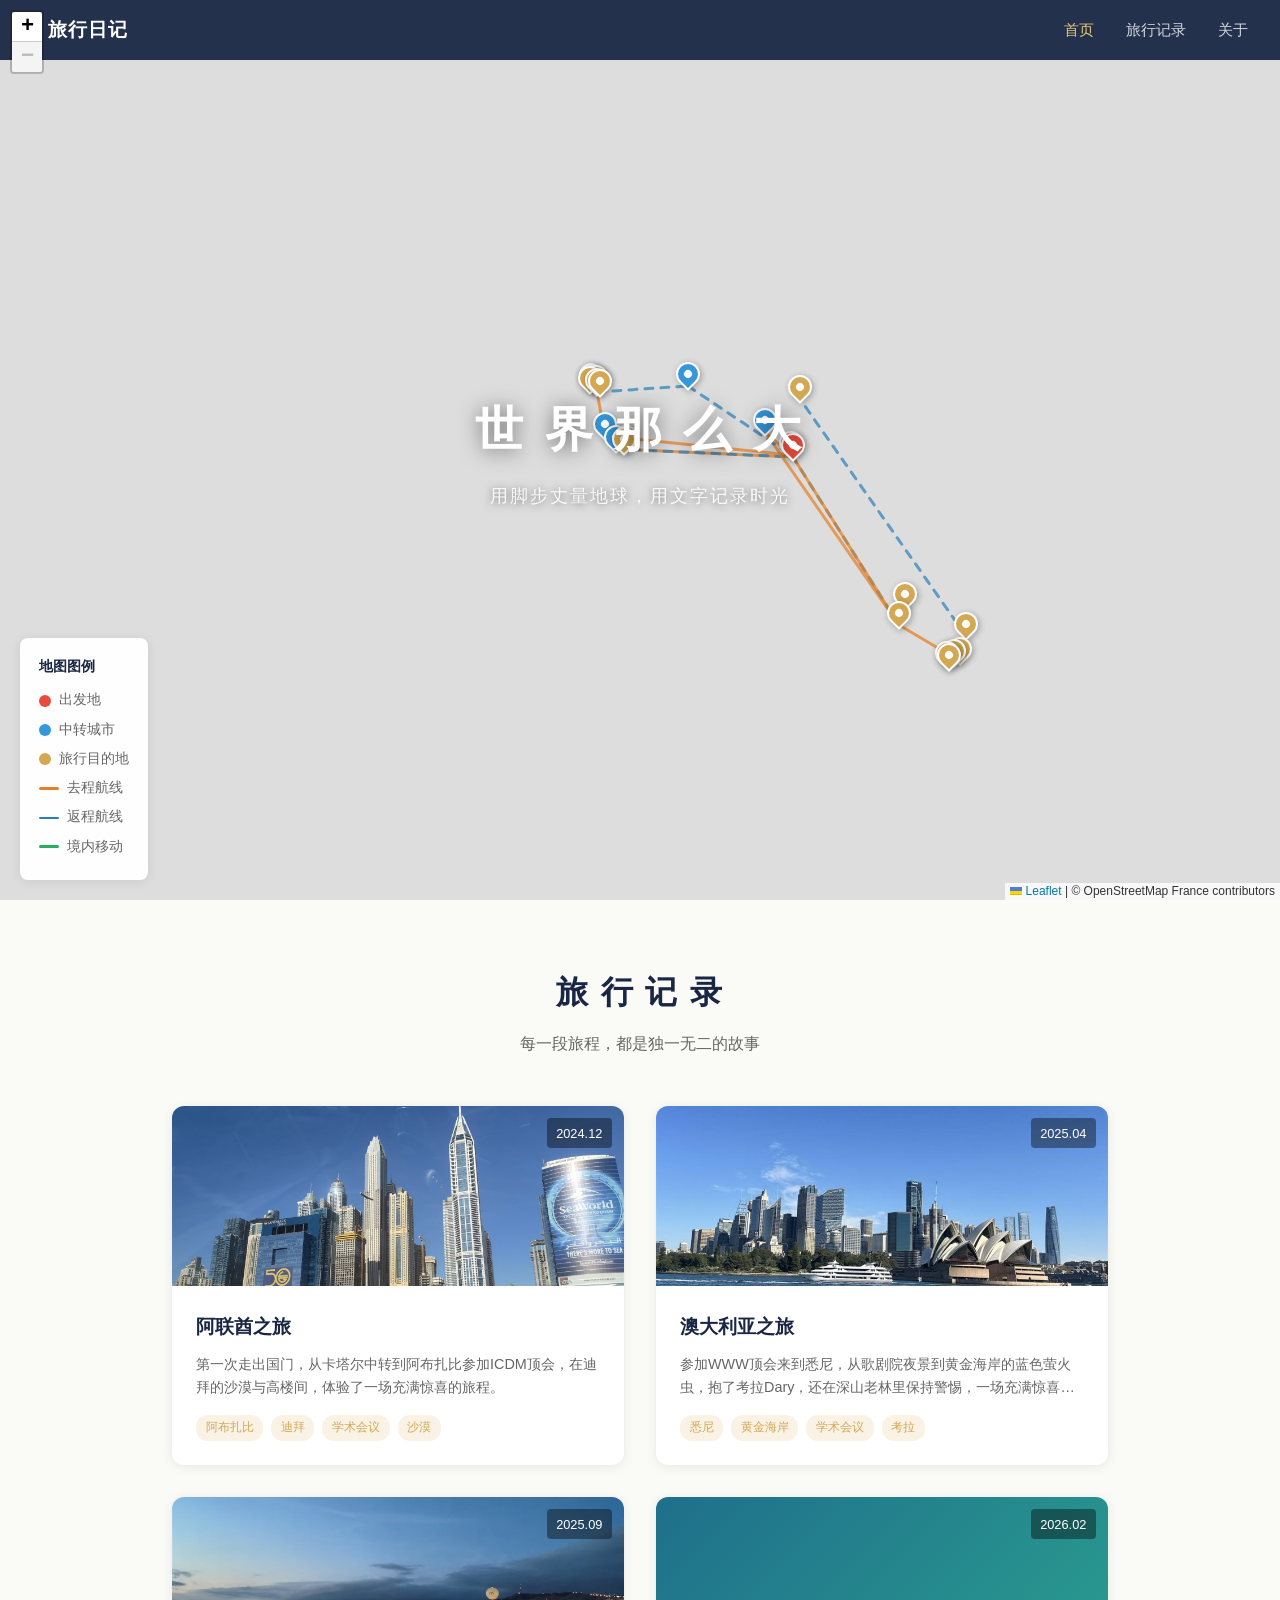
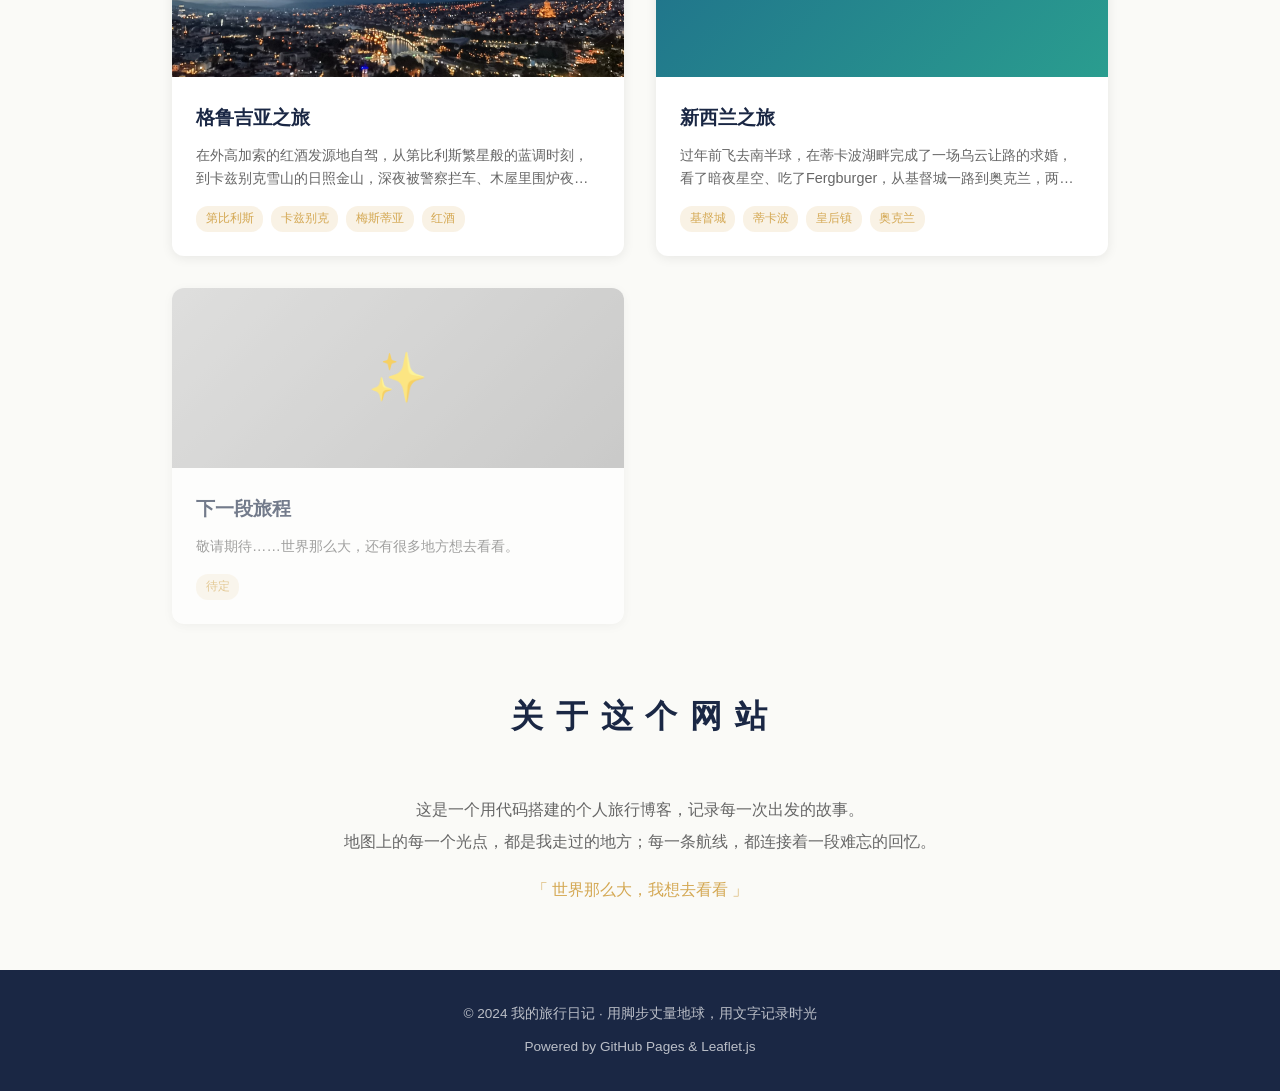
==== index.html @ 226f1089 "feat: 新增新西兰之旅(2026.02)文章+首页卡片+地图6地点7航线" ====
<!DOCTYPE html>
<html lang="zh-CN">
<head>
    <meta charset="UTF-8">
    <meta name="viewport" content="width=device-width, initial-scale=1.0">
    <title>我的旅行日记 | Travel Journal</title>
    <meta name="description" content="记录每一次旅行的足迹与故事">

    <!-- Leaflet 地图库（本地托管，避免依赖国外 CDN 导致微信内加载失败） -->
    <link rel="stylesheet" href="vendor/leaflet/leaflet.css" />
    <script src="vendor/leaflet/leaflet.js"></script>

    <!-- 自定义样式 -->
    <link rel="stylesheet" href="css/style.css">
</head>
<body>

    <!-- ===== 导航栏 ===== -->
    <nav class="navbar">
        <div class="logo">
            <span class="dot"></span>
            <span>旅行日记</span>
        </div>
        <ul class="nav-links">
            <li><a href="index.html" class="active">首页</a></li>
            <li><a href="#travel-list">旅行记录</a></li>
            <li><a href="#about">关于</a></li>
        </ul>
    </nav>

    <!-- ===== 全屏世界地图 ===== -->
    <section class="hero-map">
        <div id="world-map"></div>

        <!-- 地图中央标题 -->
        <div class="hero-overlay">
            <h1>世 界 那 么 大</h1>
            <p>用脚步丈量地球，用文字记录时光</p>
        </div>

        <!-- 图例 -->
        <div class="map-legend">
            <h4>地图图例</h4>
            <div class="legend-item">
                <span class="legend-dot" style="background:#e74c3c;"></span>
                <span>出发地</span>
            </div>
            <div class="legend-item">
                <span class="legend-dot" style="background:#3498db;"></span>
                <span>中转城市</span>
            </div>
            <div class="legend-item">
                <span class="legend-dot" style="background:#d4a853;"></span>
                <span>旅行目的地</span>
            </div>
            <div class="legend-item">
                <span class="legend-line" style="background:#e67e22;"></span>
                <span>去程航线</span>
            </div>
            <div class="legend-item">
                <span class="legend-line" style="background:#2980b9;border-top:2px dashed #2980b9;height:0;"></span>
                <span>返程航线</span>
            </div>
            <div class="legend-item">
                <span class="legend-line" style="background:#27ae60;"></span>
                <span>境内移动</span>
            </div>
        </div>
    </section>

    <!-- ===== 旅行记录列表 ===== -->
    <section class="travel-section" id="travel-list">
        <div class="section-title">
            <h2>旅 行 记 录</h2>
            <p>每一段旅程，都是独一无二的故事</p>
        </div>

        <div class="travel-grid">
            <!-- 阿联酋之旅 -->
            <a href="uae-2024.html" class="travel-card">
                <div class="card-image" style="background-image:url('images/uae-cover.jpg'); background-size:cover; background-position:center 30%;"><span class="card-date">2024.12</span>
                </div>
                <div class="card-body">
                    <h3>阿联酋之旅</h3>
                    <p>第一次走出国门，从卡塔尔中转到阿布扎比参加ICDM顶会，在迪拜的沙漠与高楼间，体验了一场充满惊喜的旅程。</p>
                    <div class="card-tags">
                        <span>阿布扎比</span>
                        <span>迪拜</span>
                        <span>学术会议</span>
                        <span>沙漠</span>
                    </div>
                </div>
            </a>

            <!-- 澳大利亚之旅 -->
            <a href="australia-2025.html" class="travel-card">
                <div class="card-image" style="background-image:url('images/australia-cover-3.jpg'); background-size:cover; background-position:center;"><span class="card-date">2025.04</span>
                </div>
                <div class="card-body">
                    <h3>澳大利亚之旅</h3>
                    <p>参加WWW顶会来到悉尼，从歌剧院夜景到黄金海岸的蓝色萤火虫，抱了考拉Dary，还在深山老林里保持警惕，一场充满惊喜的南半球之旅。</p>
                    <div class="card-tags">
                        <span>悉尼</span>
                        <span>黄金海岸</span>
                        <span>学术会议</span>
                        <span>考拉</span>
                    </div>
                </div>
            </a>

            <!-- 格鲁吉亚之旅 -->
            <a href="georgia-2025.html" class="travel-card">
                <div class="card-image" style="background-image:url('images/georgia-cover.jpg'); background-size:cover; background-position:center;"><span class="card-date">2025.09</span>
                </div>
                <div class="card-body">
                    <h3>格鲁吉亚之旅</h3>
                    <p>在外高加索的红酒发源地自驾，从第比利斯繁星般的蓝调时刻，到卡兹别克雪山的日照金山，深夜被警察拦车、木屋里围炉夜话，一场有惊无险又治愈的旅程。</p>
                    <div class="card-tags">
                        <span>第比利斯</span>
                        <span>卡兹别克</span>
                        <span>梅斯蒂亚</span>
                        <span>红酒</span>
                    </div>
                </div>
            </a>

            <!-- 新西兰之旅 -->
            <a href="new-zealand-2026.html" class="travel-card">
                <div class="card-image" style="background:linear-gradient(135deg,#1f6f8b,#2a9d8f);"><span class="card-date">2026.02</span>
                </div>
                <div class="card-body">
                    <h3>新西兰之旅</h3>
                    <p>过年前飞去南半球，在蒂卡波湖畔完成了一场乌云让路的求婚，看了暗夜星空、吃了Fergburger，从基督城一路到奥克兰，两个人从南到北走过整个新西兰。</p>
                    <div class="card-tags">
                        <span>基督城</span>
                        <span>蒂卡波</span>
                        <span>皇后镇</span>
                        <span>奥克兰</span>
                    </div>
                </div>
            </a>

            <!-- 占位卡片：未来旅行 -->
            <div class="travel-card" style="opacity:0.6;cursor:default;">
                <div class="card-image" style="background:linear-gradient(135deg,#ccc,#aaa);">
                    <span>✨</span>
                </div>
                <div class="card-body">
                    <h3>下一段旅程</h3>
                    <p>敬请期待……世界那么大，还有很多地方想去看看。</p>
                    <div class="card-tags">
                        <span>待定</span>
                    </div>
                </div>
            </div>
        </div>
    </section>

    <!-- ===== 关于 ===== -->
    <section class="travel-section" id="about" style="padding-top:0;">
        <div class="section-title">
            <h2>关 于 这 个 网 站</h2>
        </div>
        <div style="max-width:600px;margin:0 auto;text-align:center;color:#666;line-height:2;">
            <p>这是一个用代码搭建的个人旅行博客，记录每一次出发的故事。</p>
            <p>地图上的每一个光点，都是我走过的地方；每一条航线，都连接着一段难忘的回忆。</p>
            <p style="margin-top:1rem;color:#d4a853;">「 世界那么大，我想去看看 」</p>
        </div>
    </section>

    <!-- ===== 页脚 ===== -->
    <footer class="footer">
        <p>© 2024 我的旅行日记 · 用脚步丈量地球，用文字记录时光</p>
        <p style="margin-top:0.5rem;">Powered by GitHub Pages & Leaflet.js</p>
    </footer>

    <!-- 自定义脚本 -->
    <script src="js/main-v5.js"></script>
</body>
</html>
---- vendor/leaflet/leaflet.css ----
/* required styles */

.leaflet-pane,
.leaflet-tile,
.leaflet-marker-icon,
.leaflet-marker-shadow,
.leaflet-tile-container,
.leaflet-pane > svg,
.leaflet-pane > canvas,
.leaflet-zoom-box,
.leaflet-image-layer,
.leaflet-layer {
	position: absolute;
	left: 0;
	top: 0;
	}
.leaflet-container {
	overflow: hidden;
	}
.leaflet-tile,
.leaflet-marker-icon,
.leaflet-marker-shadow {
	-webkit-user-select: none;
	   -moz-user-select: none;
	        user-select: none;
	  -webkit-user-drag: none;
	}
/* Prevents IE11 from highlighting tiles in blue */
.leaflet-tile::selection {
	background: transparent;
}
/* Safari renders non-retina tile on retina better with this, but Chrome is worse */
.leaflet-safari .leaflet-tile {
	image-rendering: -webkit-optimize-contrast;
	}
/* hack that prevents hw layers "stretching" when loading new tiles */
.leaflet-safari .leaflet-tile-container {
	width: 1600px;
	height: 1600px;
	-webkit-transform-origin: 0 0;
	}
.leaflet-marker-icon,
.leaflet-marker-shadow {
	display: block;
	}
/* .leaflet-container svg: reset svg max-width decleration shipped in Joomla! (joomla.org) 3.x */
/* .leaflet-container img: map is broken in FF if you have max-width: 100% on tiles */
.leaflet-container .leaflet-overlay-pane svg {
	max-width: none !important;
	max-height: none !important;
	}
.leaflet-container .leaflet-marker-pane img,
.leaflet-container .leaflet-shadow-pane img,
.leaflet-container .leaflet-tile-pane img,
.leaflet-container img.leaflet-image-layer,
.leaflet-container .leaflet-tile {
	max-width: none !important;
	max-height: none !important;
	width: auto;
	padding: 0;
	}

.leaflet-container img.leaflet-tile {
	/* See: https://bugs.chromium.org/p/chromium/issues/detail?id=600120 */
	mix-blend-mode: plus-lighter;
}

.leaflet-container.leaflet-touch-zoom {
	-ms-touch-action: pan-x pan-y;
	touch-action: pan-x pan-y;
	}
.leaflet-container.leaflet-touch-drag {
	-ms-touch-action: pinch-zoom;
	/* Fallback for FF which doesn't support pinch-zoom */
	touch-action: none;
	touch-action: pinch-zoom;
}
.leaflet-container.leaflet-touch-drag.leaflet-touch-zoom {
	-ms-touch-action: none;
	touch-action: none;
}
.leaflet-container {
	-webkit-tap-highlight-color: transparent;
}
.leaflet-container a {
	-webkit-tap-highlight-color: rgba(51, 181, 229, 0.4);
}
.leaflet-tile {
	filter: inherit;
	visibility: hidden;
	}
.leaflet-tile-loaded {
	visibility: inherit;
	}
.leaflet-zoom-box {
	width: 0;
	height: 0;
	-moz-box-sizing: border-box;
	     box-sizing: border-box;
	z-index: 800;
	}
/* workaround for https://bugzilla.mozilla.org/show_bug.cgi?id=888319 */
.leaflet-overlay-pane svg {
	-moz-user-select: none;
	}

.leaflet-pane         { z-index: 400; }

.leaflet-tile-pane    { z-index: 200; }
.leaflet-overlay-pane { z-index: 400; }
.leaflet-shadow-pane  { z-index: 500; }
.leaflet-marker-pane  { z-index: 600; }
.leaflet-tooltip-pane   { z-index: 650; }
.leaflet-popup-pane   { z-index: 700; }

.leaflet-map-pane canvas { z-index: 100; }
.leaflet-map-pane svg    { z-index: 200; }

.leaflet-vml-shape {
	width: 1px;
	height: 1px;
	}
.lvml {
	behavior: url(#default#VML);
	display: inline-block;
	position: absolute;
	}


/* control positioning */

.leaflet-control {
	position: relative;
	z-index: 800;
	pointer-events: visiblePainted; /* IE 9-10 doesn't have auto */
	pointer-events: auto;
	}
.leaflet-top,
.leaflet-bottom {
	position: absolute;
	z-index: 1000;
	pointer-events: none;
	}
.leaflet-top {
	top: 0;
	}
.leaflet-right {
	right: 0;
	}
.leaflet-bottom {
	bottom: 0;
	}
.leaflet-left {
	left: 0;
	}
.leaflet-control {
	float: left;
	clear: both;
	}
.leaflet-right .leaflet-control {
	float: right;
	}
.leaflet-top .leaflet-control {
	margin-top: 10px;
	}
.leaflet-bottom .leaflet-control {
	margin-bottom: 10px;
	}
.leaflet-left .leaflet-control {
	margin-left: 10px;
	}
.leaflet-right .leaflet-control {
	margin-right: 10px;
	}


/* zoom and fade animations */

.leaflet-fade-anim .leaflet-popup {
	opacity: 0;
	-webkit-transition: opacity 0.2s linear;
	   -moz-transition: opacity 0.2s linear;
	        transition: opacity 0.2s linear;
	}
.leaflet-fade-anim .leaflet-map-pane .leaflet-popup {
	opacity: 1;
	}
.leaflet-zoom-animated {
	-webkit-transform-origin: 0 0;
	    -ms-transform-origin: 0 0;
	        transform-origin: 0 0;
	}
svg.leaflet-zoom-animated {
	will-change: transform;
}

.leaflet-zoom-anim .leaflet-zoom-animated {
	-webkit-transition: -webkit-transform 0.25s cubic-bezier(0,0,0.25,1);
	   -moz-transition:    -moz-transform 0.25s cubic-bezier(0,0,0.25,1);
	        transition:         transform 0.25s cubic-bezier(0,0,0.25,1);
	}
.leaflet-zoom-anim .leaflet-tile,
.leaflet-pan-anim .leaflet-tile {
	-webkit-transition: none;
	   -moz-transition: none;
	        transition: none;
	}

.leaflet-zoom-anim .leaflet-zoom-hide {
	visibility: hidden;
	}


/* cursors */

.leaflet-interactive {
	cursor: pointer;
	}
.leaflet-grab {
	cursor: -webkit-grab;
	cursor:    -moz-grab;
	cursor:         grab;
	}
.leaflet-crosshair,
.leaflet-crosshair .leaflet-interactive {
	cursor: crosshair;
	}
.leaflet-popup-pane,
.leaflet-control {
	cursor: auto;
	}
.leaflet-dragging .leaflet-grab,
.leaflet-dragging .leaflet-grab .leaflet-interactive,
.leaflet-dragging .leaflet-marker-draggable {
	cursor: move;
	cursor: -webkit-grabbing;
	cursor:    -moz-grabbing;
	cursor:         grabbing;
	}

/* marker & overlays interactivity */
.leaflet-marker-icon,
.leaflet-marker-shadow,
.leaflet-image-layer,
.leaflet-pane > svg path,
.leaflet-tile-container {
	pointer-events: none;
	}

.leaflet-marker-icon.leaflet-interactive,
.leaflet-image-layer.leaflet-interactive,
.leaflet-pane > svg path.leaflet-interactive,
svg.leaflet-image-layer.leaflet-interactive path {
	pointer-events: visiblePainted; /* IE 9-10 doesn't have auto */
	pointer-events: auto;
	}

/* visual tweaks */

.leaflet-container {
	background: #ddd;
	outline-offset: 1px;
	}
.leaflet-container a {
	color: #0078A8;
	}
.leaflet-zoom-box {
	border: 2px dotted #38f;
	background: rgba(255,255,255,0.5);
	}


/* general typography */
.leaflet-container {
	font-family: "Helvetica Neue", Arial, Helvetica, sans-serif;
	font-size: 12px;
	font-size: 0.75rem;
	line-height: 1.5;
	}


/* general toolbar styles */

.leaflet-bar {
	box-shadow: 0 1px 5px rgba(0,0,0,0.65);
	border-radius: 4px;
	}
.leaflet-bar a {
	background-color: #fff;
	border-bottom: 1px solid #ccc;
	width: 26px;
	height: 26px;
	line-height: 26px;
	display: block;
	text-align: center;
	text-decoration: none;
	color: black;
	}
.leaflet-bar a,
.leaflet-control-layers-toggle {
	background-position: 50% 50%;
	background-repeat: no-repeat;
	display: block;
	}
.leaflet-bar a:hover,
.leaflet-bar a:focus {
	background-color: #f4f4f4;
	}
.leaflet-bar a:first-child {
	border-top-left-radius: 4px;
	border-top-right-radius: 4px;
	}
.leaflet-bar a:last-child {
	border-bottom-left-radius: 4px;
	border-bottom-right-radius: 4px;
	border-bottom: none;
	}
.leaflet-bar a.leaflet-disabled {
	cursor: default;
	background-color: #f4f4f4;
	color: #bbb;
	}

.leaflet-touch .leaflet-bar a {
	width: 30px;
	height: 30px;
	line-height: 30px;
	}
.leaflet-touch .leaflet-bar a:first-child {
	border-top-left-radius: 2px;
	border-top-right-radius: 2px;
	}
.leaflet-touch .leaflet-bar a:last-child {
	border-bottom-left-radius: 2px;
	border-bottom-right-radius: 2px;
	}

/* zoom control */

.leaflet-control-zoom-in,
.leaflet-control-zoom-out {
	font: bold 18px 'Lucida Console', Monaco, monospace;
	text-indent: 1px;
	}

.leaflet-touch .leaflet-control-zoom-in, .leaflet-touch .leaflet-control-zoom-out  {
	font-size: 22px;
	}


/* layers control */

.leaflet-control-layers {
	box-shadow: 0 1px 5px rgba(0,0,0,0.4);
	background: #fff;
	border-radius: 5px;
	}
.leaflet-control-layers-toggle {
	background-image: url(images/layers.png);
	width: 36px;
	height: 36px;
	}
.leaflet-retina .leaflet-control-layers-toggle {
	background-image: url(images/layers-2x.png);
	background-size: 26px 26px;
	}
.leaflet-touch .leaflet-control-layers-toggle {
	width: 44px;
	height: 44px;
	}
.leaflet-control-layers .leaflet-control-layers-list,
.leaflet-control-layers-expanded .leaflet-control-layers-toggle {
	display: none;
	}
.leaflet-control-layers-expanded .leaflet-control-layers-list {
	display: block;
	position: relative;
	}
.leaflet-control-layers-expanded {
	padding: 6px 10px 6px 6px;
	color: #333;
	background: #fff;
	}
.leaflet-control-layers-scrollbar {
	overflow-y: scroll;
	overflow-x: hidden;
	padding-right: 5px;
	}
.leaflet-control-layers-selector {
	margin-top: 2px;
	position: relative;
	top: 1px;
	}
.leaflet-control-layers label {
	display: block;
	font-size: 13px;
	font-size: 1.08333em;
	}
.leaflet-control-layers-separator {
	height: 0;
	border-top: 1px solid #ddd;
	margin: 5px -10px 5px -6px;
	}

/* Default icon URLs */
.leaflet-default-icon-path { /* used only in path-guessing heuristic, see L.Icon.Default */
	background-image: url(images/marker-icon.png);
	}


/* attribution and scale controls */

.leaflet-container .leaflet-control-attribution {
	background: #fff;
	background: rgba(255, 255, 255, 0.8);
	margin: 0;
	}
.leaflet-control-attribution,
.leaflet-control-scale-line {
	padding: 0 5px;
	color: #333;
	line-height: 1.4;
	}
.leaflet-control-attribution a {
	text-decoration: none;
	}
.leaflet-control-attribution a:hover,
.leaflet-control-attribution a:focus {
	text-decoration: underline;
	}
.leaflet-attribution-flag {
	display: inline !important;
	vertical-align: baseline !important;
	width: 1em;
	height: 0.6669em;
	}
.leaflet-left .leaflet-control-scale {
	margin-left: 5px;
	}
.leaflet-bottom .leaflet-control-scale {
	margin-bottom: 5px;
	}
.leaflet-control-scale-line {
	border: 2px solid #777;
	border-top: none;
	line-height: 1.1;
	padding: 2px 5px 1px;
	white-space: nowrap;
	-moz-box-sizing: border-box;
	     box-sizing: border-box;
	background: rgba(255, 255, 255, 0.8);
	text-shadow: 1px 1px #fff;
	}
.leaflet-control-scale-line:not(:first-child) {
	border-top: 2px solid #777;
	border-bottom: none;
	margin-top: -2px;
	}
.leaflet-control-scale-line:not(:first-child):not(:last-child) {
	border-bottom: 2px solid #777;
	}

.leaflet-touch .leaflet-control-attribution,
.leaflet-touch .leaflet-control-layers,
.leaflet-touch .leaflet-bar {
	box-shadow: none;
	}
.leaflet-touch .leaflet-control-layers,
.leaflet-touch .leaflet-bar {
	border: 2px solid rgba(0,0,0,0.2);
	background-clip: padding-box;
	}


/* popup */

.leaflet-popup {
	position: absolute;
	text-align: center;
	margin-bottom: 20px;
	}
.leaflet-popup-content-wrapper {
	padding: 1px;
	text-align: left;
	border-radius: 12px;
	}
.leaflet-popup-content {
	margin: 13px 24px 13px 20px;
	line-height: 1.3;
	font-size: 13px;
	font-size: 1.08333em;
	min-height: 1px;
	}
.leaflet-popup-content p {
	margin: 17px 0;
	margin: 1.3em 0;
	}
.leaflet-popup-tip-container {
	width: 40px;
	height: 20px;
	position: absolute;
	left: 50%;
	margin-top: -1px;
	margin-left: -20px;
	overflow: hidden;
	pointer-events: none;
	}
.leaflet-popup-tip {
	width: 17px;
	height: 17px;
	padding: 1px;

	margin: -10px auto 0;
	pointer-events: auto;

	-webkit-transform: rotate(45deg);
	   -moz-transform: rotate(45deg);
	    -ms-transform: rotate(45deg);
	        transform: rotate(45deg);
	}
.leaflet-popup-content-wrapper,
.leaflet-popup-tip {
	background: white;
	color: #333;
	box-shadow: 0 3px 14px rgba(0,0,0,0.4);
	}
.leaflet-container a.leaflet-popup-close-button {
	position: absolute;
	top: 0;
	right: 0;
	border: none;
	text-align: center;
	width: 24px;
	height: 24px;
	font: 16px/24px Tahoma, Verdana, sans-serif;
	color: #757575;
	text-decoration: none;
	background: transparent;
	}
.leaflet-container a.leaflet-popup-close-button:hover,
.leaflet-container a.leaflet-popup-close-button:focus {
	color: #585858;
	}
.leaflet-popup-scrolled {
	overflow: auto;
	}

.leaflet-oldie .leaflet-popup-content-wrapper {
	-ms-zoom: 1;
	}
.leaflet-oldie .leaflet-popup-tip {
	width: 24px;
	margin: 0 auto;

	-ms-filter: "progid:DXImageTransform.Microsoft.Matrix(M11=0.70710678, M12=0.70710678, M21=-0.70710678, M22=0.70710678)";
	filter: progid:DXImageTransform.Microsoft.Matrix(M11=0.70710678, M12=0.70710678, M21=-0.70710678, M22=0.70710678);
	}

.leaflet-oldie .leaflet-control-zoom,
.leaflet-oldie .leaflet-control-layers,
.leaflet-oldie .leaflet-popup-content-wrapper,
.leaflet-oldie .leaflet-popup-tip {
	border: 1px solid #999;
	}


/* div icon */

.leaflet-div-icon {
	background: #fff;
	border: 1px solid #666;
	}


/* Tooltip */
/* Base styles for the element that has a tooltip */
.leaflet-tooltip {
	position: absolute;
	padding: 6px;
	background-color: #fff;
	border: 1px solid #fff;
	border-radius: 3px;
	color: #222;
	white-space: nowrap;
	-webkit-user-select: none;
	-moz-user-select: none;
	-ms-user-select: none;
	user-select: none;
	pointer-events: none;
	box-shadow: 0 1px 3px rgba(0,0,0,0.4);
	}
.leaflet-tooltip.leaflet-interactive {
	cursor: pointer;
	pointer-events: auto;
	}
.leaflet-tooltip-top:before,
.leaflet-tooltip-bottom:before,
.leaflet-tooltip-left:before,
.leaflet-tooltip-right:before {
	position: absolute;
	pointer-events: none;
	border: 6px solid transparent;
	background: transparent;
	content: "";
	}

/* Directions */

.leaflet-tooltip-bottom {
	margin-top: 6px;
}
.leaflet-tooltip-top {
	margin-top: -6px;
}
.leaflet-tooltip-bottom:before,
.leaflet-tooltip-top:before {
	left: 50%;
	margin-left: -6px;
	}
.leaflet-tooltip-top:before {
	bottom: 0;
	margin-bottom: -12px;
	border-top-color: #fff;
	}
.leaflet-tooltip-bottom:before {
	top: 0;
	margin-top: -12px;
	margin-left: -6px;
	border-bottom-color: #fff;
	}
.leaflet-tooltip-left {
	margin-left: -6px;
}
.leaflet-tooltip-right {
	margin-left: 6px;
}
.leaflet-tooltip-left:before,
.leaflet-tooltip-right:before {
	top: 50%;
	margin-top: -6px;
	}
.leaflet-tooltip-left:before {
	right: 0;
	margin-right: -12px;
	border-left-color: #fff;
	}
.leaflet-tooltip-right:before {
	left: 0;
	margin-left: -12px;
	border-right-color: #fff;
	}

/* Printing */

@media print {
	/* Prevent printers from removing background-images of controls. */
	.leaflet-control {
		-webkit-print-color-adjust: exact;
		print-color-adjust: exact;
		}
	}
---- css/style.css ----
/* ===== 全局重置 ===== */
* {
    margin: 0;
    padding: 0;
    box-sizing: border-box;
}

:root {
    --primary: #1a2744;
    --accent: #d4a853;
    --accent-light: #e8c97a;
    --text: #2c2c2c;
    --text-light: #666;
    --bg: #fafaf7;
    --white: #ffffff;
    --border: #e0ddd5;
    --shadow: 0 2px 12px rgba(0, 0, 0, 0.08);
}

html {
    scroll-behavior: smooth;
}

body {
    font-family: -apple-system, BlinkMacSystemFont, "Segoe UI", "PingFang SC",
        "Hiragino Sans GB", "Microsoft YaHei", sans-serif;
    color: var(--text);
    background: var(--bg);
    line-height: 1.8;
    -webkit-font-smoothing: antialiased;
}

a {
    color: var(--primary);
    text-decoration: none;
    transition: color 0.2s;
}

a:hover {
    color: var(--accent);
}

/* ===== 导航栏 ===== */
.navbar {
    position: fixed;
    top: 0;
    left: 0;
    right: 0;
    z-index: 1000;
    background: rgba(26, 39, 68, 0.95);
    backdrop-filter: blur(10px);
    padding: 0 2rem;
    height: 60px;
    display: flex;
    align-items: center;
    justify-content: space-between;
}

.navbar .logo {
    color: var(--white);
    font-size: 1.2rem;
    font-weight: 600;
    letter-spacing: 1px;
    display: flex;
    align-items: center;
    gap: 0.5rem;
}

.navbar .logo .dot {
    width: 8px;
    height: 8px;
    background: var(--accent);
    border-radius: 50%;
}

.navbar .nav-links {
    display: flex;
    gap: 2rem;
    list-style: none;
}

.navbar .nav-links a {
    color: rgba(255, 255, 255, 0.8);
    font-size: 0.95rem;
    transition: color 0.2s;
}

.navbar .nav-links a:hover,
.navbar .nav-links a.active {
    color: var(--accent-light);
}

/* ===== 首页地图区域 ===== */
.hero-map {
    position: relative;
    height: 100vh;
    width: 100%;
    margin-top: 0;
    background: linear-gradient(135deg, #0f1c3d 0%, #1a2744 60%, #2c3e5f 100%);
}

#world-map {
    width: 100%;
    height: 100%;
    min-height: 320px; /* 兜底：极端环境下 vh 计算异常时保证地图区域仍有尺寸 */
}

.hero-overlay {
    position: absolute;
    top: 50%;
    left: 50%;
    transform: translate(-50%, -50%);
    text-align: center;
    z-index: 500;
    pointer-events: none;
}

.hero-overlay h1 {
    font-size: 3rem;
    color: var(--white);
    text-shadow: 0 2px 20px rgba(0, 0, 0, 0.5);
    margin-bottom: 0.5rem;
    letter-spacing: 4px;
}

.hero-overlay p {
    font-size: 1.1rem;
    color: rgba(255, 255, 255, 0.9);
    text-shadow: 0 1px 8px rgba(0, 0, 0, 0.5);
    letter-spacing: 2px;
}

.map-legend {
    position: absolute;
    bottom: 20px;
    left: 20px;
    background: rgba(255, 255, 255, 0.95);
    padding: 1rem 1.2rem;
    border-radius: 8px;
    box-shadow: var(--shadow);
    z-index: 500;
    font-size: 0.85rem;
}

.map-legend h4 {
    margin-bottom: 0.5rem;
    color: var(--primary);
    font-size: 0.9rem;
}

.map-legend .legend-item {
    display: flex;
    align-items: center;
    gap: 0.5rem;
    margin: 0.3rem 0;
    color: var(--text-light);
}

.map-legend .legend-dot {
    width: 12px;
    height: 12px;
    border-radius: 50%;
    flex-shrink: 0;
}

.map-legend .legend-line {
    width: 20px;
    height: 3px;
    flex-shrink: 0;
    border-radius: 2px;
}

/* ===== 旅行列表区域 ===== */
.travel-section {
    max-width: 1000px;
    margin: 0 auto;
    padding: 4rem 2rem;
}

.section-title {
    text-align: center;
    margin-bottom: 3rem;
}

.section-title h2 {
    font-size: 2rem;
    color: var(--primary);
    margin-bottom: 0.5rem;
    letter-spacing: 2px;
}

.section-title p {
    color: var(--text-light);
    font-size: 1rem;
}

.travel-grid {
    display: grid;
    grid-template-columns: repeat(auto-fill, minmax(300px, 1fr));
    gap: 2rem;
}

.travel-card {
    background: var(--white);
    border-radius: 12px;
    overflow: hidden;
    box-shadow: var(--shadow);
    transition: transform 0.3s, box-shadow 0.3s;
    cursor: pointer;
}

.travel-card:hover {
    transform: translateY(-4px);
    box-shadow: 0 8px 24px rgba(0, 0, 0, 0.12);
}

.travel-card .card-image {
    width: 100%;
    height: 180px;
    background: linear-gradient(135deg, var(--primary), #2d4a7a);
    display: flex;
    align-items: center;
    justify-content: center;
    color: var(--accent-light);
    font-size: 3rem;
    position: relative;
}

.travel-card .card-image .card-date {
    position: absolute;
    top: 12px;
    right: 12px;
    background: rgba(0, 0, 0, 0.4);
    color: var(--white);
    padding: 0.2rem 0.6rem;
    border-radius: 4px;
    font-size: 0.8rem;
}

.travel-card .card-body {
    padding: 1.5rem;
}

.travel-card .card-body h3 {
    font-size: 1.2rem;
    color: var(--primary);
    margin-bottom: 0.5rem;
}

.travel-card .card-body p {
    color: var(--text-light);
    font-size: 0.9rem;
    line-height: 1.6;
    display: -webkit-box;
    -webkit-line-clamp: 2;
    -webkit-box-orient: vertical;
    overflow: hidden;
}

.travel-card .card-tags {
    margin-top: 1rem;
    display: flex;
    gap: 0.5rem;
    flex-wrap: wrap;
}

.travel-card .card-tags span {
    background: rgba(212, 168, 83, 0.15);
    color: var(--accent);
    padding: 0.15rem 0.6rem;
    border-radius: 12px;
    font-size: 0.75rem;
}

/* ===== 文章页 ===== */
.article-container {
    max-width: 800px;
    margin: 0 auto;
    padding: 100px 2rem 4rem;
}

.article-header {
    text-align: center;
    margin-bottom: 3rem;
    padding-bottom: 2rem;
    border-bottom: 1px solid var(--border);
}

.article-header h1 {
    font-size: 2.2rem;
    color: var(--primary);
    margin-bottom: 0.8rem;
    line-height: 1.4;
}

.article-header .article-meta {
    color: var(--text-light);
    font-size: 0.95rem;
    display: flex;
    justify-content: center;
    gap: 1.5rem;
    flex-wrap: wrap;
}

.article-header .article-meta span {
    display: flex;
    align-items: center;
    gap: 0.3rem;
}

.article-content {
    font-size: 1.05rem;
    line-height: 2;
    color: var(--text);
}

.article-content h2 {
    font-size: 1.5rem;
    color: var(--primary);
    margin: 2.5rem 0 1rem;
    padding-left: 0.8rem;
    border-left: 4px solid var(--accent);
}

.article-content h3 {
    font-size: 1.2rem;
    color: var(--primary);
    margin: 2rem 0 0.8rem;
}

.article-content p {
    margin-bottom: 1.2rem;
    text-align: justify;
}

.article-content blockquote {
    border-left: 4px solid var(--accent);
    background: rgba(212, 168, 83, 0.08);
    padding: 1rem 1.5rem;
    margin: 1.5rem 0;
    border-radius: 0 8px 8px 0;
    color: var(--text-light);
    font-style: italic;
}

.article-content img {
    max-width: 100%;
    border-radius: 8px;
    margin: 1.5rem 0;
    box-shadow: var(--shadow);
}

.article-content .image-placeholder {
    width: 100%;
    height: 200px;
    background: linear-gradient(135deg, #f0ede5, #e8e4da);
    border: 2px dashed var(--border);
    border-radius: 8px;
    display: flex;
    align-items: center;
    justify-content: center;
    color: var(--text-light);
    font-size: 0.9rem;
    margin: 1.5rem 0;
}

.article-content strong {
    color: var(--primary);
}

.article-footer {
    margin-top: 4rem;
    padding-top: 2rem;
    border-top: 1px solid var(--border);
    text-align: center;
    color: var(--text-light);
    font-size: 0.9rem;
}

.article-footer .back-link {
    display: inline-block;
    margin-top: 1rem;
    padding: 0.6rem 1.5rem;
    background: var(--primary);
    color: var(--white);
    border-radius: 6px;
    font-size: 0.9rem;
    transition: background 0.2s;
}

.article-footer .back-link:hover {
    background: var(--accent);
    color: var(--white);
}

/* ===== 页脚 ===== */
.footer {
    background: var(--primary);
    color: rgba(255, 255, 255, 0.7);
    text-align: center;
    padding: 2rem;
    font-size: 0.85rem;
}

.footer a {
    color: var(--accent-light);
}

/* ===== 响应式 ===== */
@media (max-width: 768px) {
    .navbar {
        padding: 0 1rem;
    }

    .navbar .nav-links {
        gap: 1rem;
    }

    .navbar .nav-links a {
        font-size: 0.85rem;
    }

    .hero-overlay h1 {
        font-size: 2rem;
    }

    .hero-overlay p {
        font-size: 0.9rem;
    }

    .map-legend {
        font-size: 0.75rem;
        padding: 0.8rem;
        bottom: 10px;
        left: 10px;
    }

    .travel-section {
        padding: 2rem 1rem;
    }

    .travel-grid {
        grid-template-columns: 1fr;
    }

    .article-container {
        padding: 80px 1rem 2rem;
    }

    .article-header h1 {
        font-size: 1.6rem;
    }

    .article-content {
        font-size: 1rem;
    }
}

/* ===== Leaflet 自定义样式 ===== */
.leaflet-popup-content-wrapper {
    border-radius: 8px;
    box-shadow: var(--shadow);
}

.leaflet-popup-content {
    margin: 12px 16px;
    font-size: 0.9rem;
    line-height: 1.6;
}

.leaflet-popup-content h3 {
    color: var(--primary);
    margin-bottom: 0.3rem;
    font-size: 1rem;
}

.leaflet-popup-content p {
    color: var(--text-light);
    margin: 0;
    font-size: 0.85rem;
}

.custom-marker {
    background: none;
    border: none;
}

.marker-pin {
    width: 24px;
    height: 24px;
    border-radius: 50% 50% 50% 0;
    position: absolute;
    transform: rotate(-45deg);
    left: 50%;
    top: 50%;
    margin: -12px 0 0 -12px;
    box-shadow: 0 2px 6px rgba(0, 0, 0, 0.3);
    border: 2px solid white;
}

.marker-pin::after {
    content: "";
    width: 8px;
    height: 8px;
    background: white;
    border-radius: 50%;
    position: absolute;
    top: 50%;
    left: 50%;
    transform: translate(-50%, -50%);
}
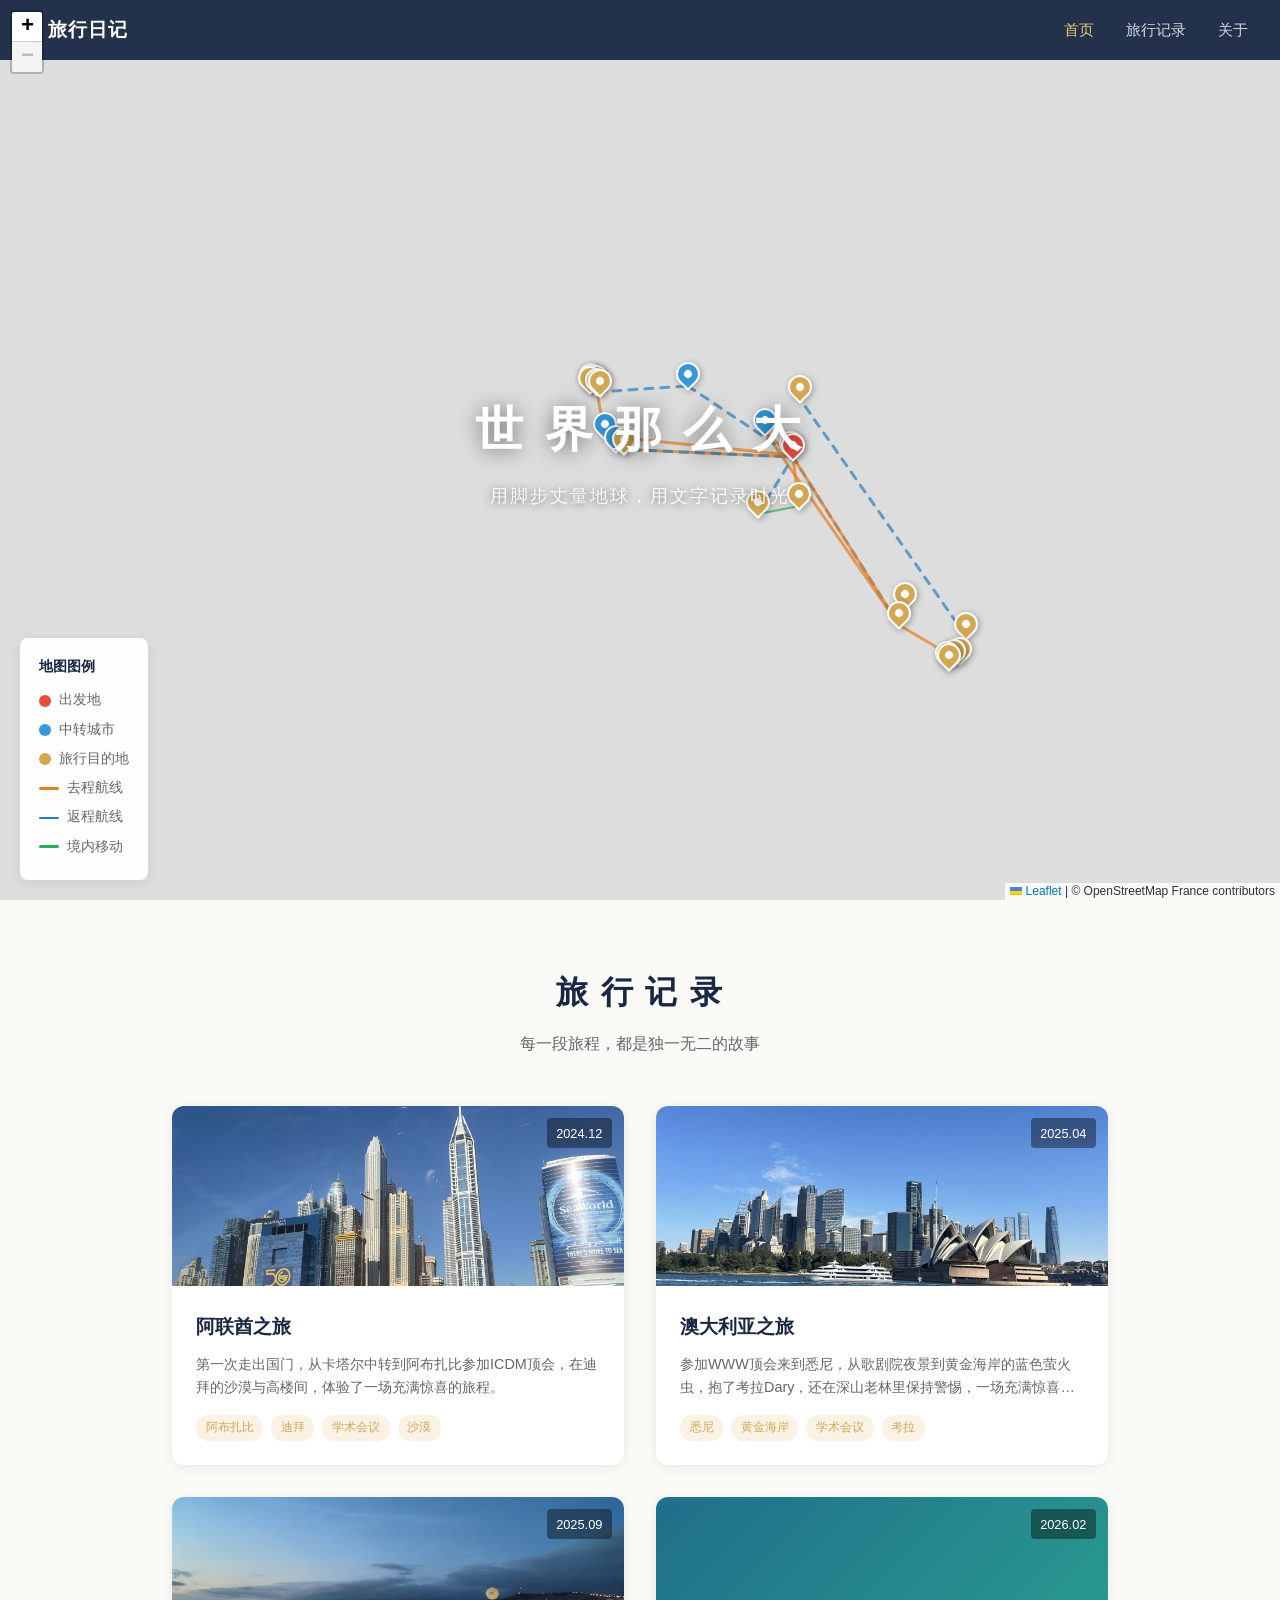
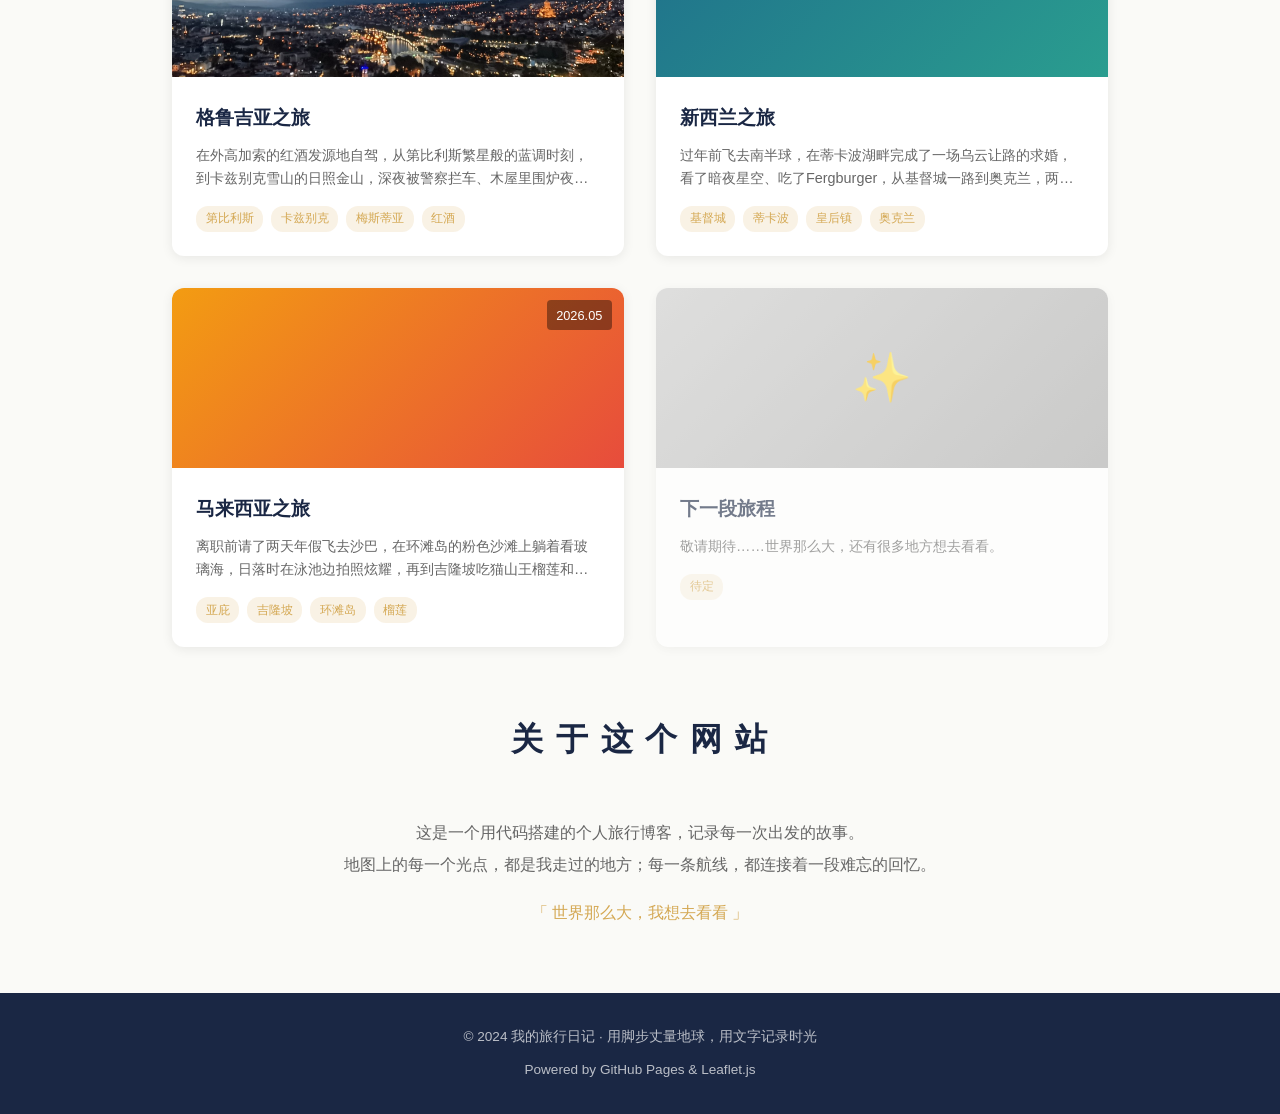
==== commit bb848e87: "feat: 新增马来西亚之旅(2026.05)文章+首页卡片+地图2地点3航线" ====
--- a/index.html
+++ b/index.html
@@ -140,6 +140,22 @@
                 </div>
             </a>
 
+            <!-- 马来西亚之旅 -->
+            <a href="malaysia-2026.html" class="travel-card">
+                <div class="card-image" style="background:linear-gradient(135deg,#f39c12,#e74c3c);"><span class="card-date">2026.05</span>
+                </div>
+                <div class="card-body">
+                    <h3>马来西亚之旅</h3>
+                    <p>离职前请了两天年假飞去沙巴，在环滩岛的粉色沙滩上躺着看玻璃海，日落时在泳池边拍照炫耀，再到吉隆坡吃猫山王榴莲和校村炸鸡，一趟吃吃喝喝毫无压力的热带之旅。</p>
+                    <div class="card-tags">
+                        <span>亚庇</span>
+                        <span>吉隆坡</span>
+                        <span>环滩岛</span>
+                        <span>榴莲</span>
+                    </div>
+                </div>
+            </a>
+
             <!-- 占位卡片：未来旅行 -->
             <div class="travel-card" style="opacity:0.6;cursor:default;">
                 <div class="card-image" style="background:linear-gradient(135deg,#ccc,#aaa);">
@@ -175,6 +191,6 @@
     </footer>
 
     <!-- 自定义脚本 -->
-    <script src="js/main-v5.js"></script>
+    <script src="js/main-v6.js"></script>
 </body>
 </html>
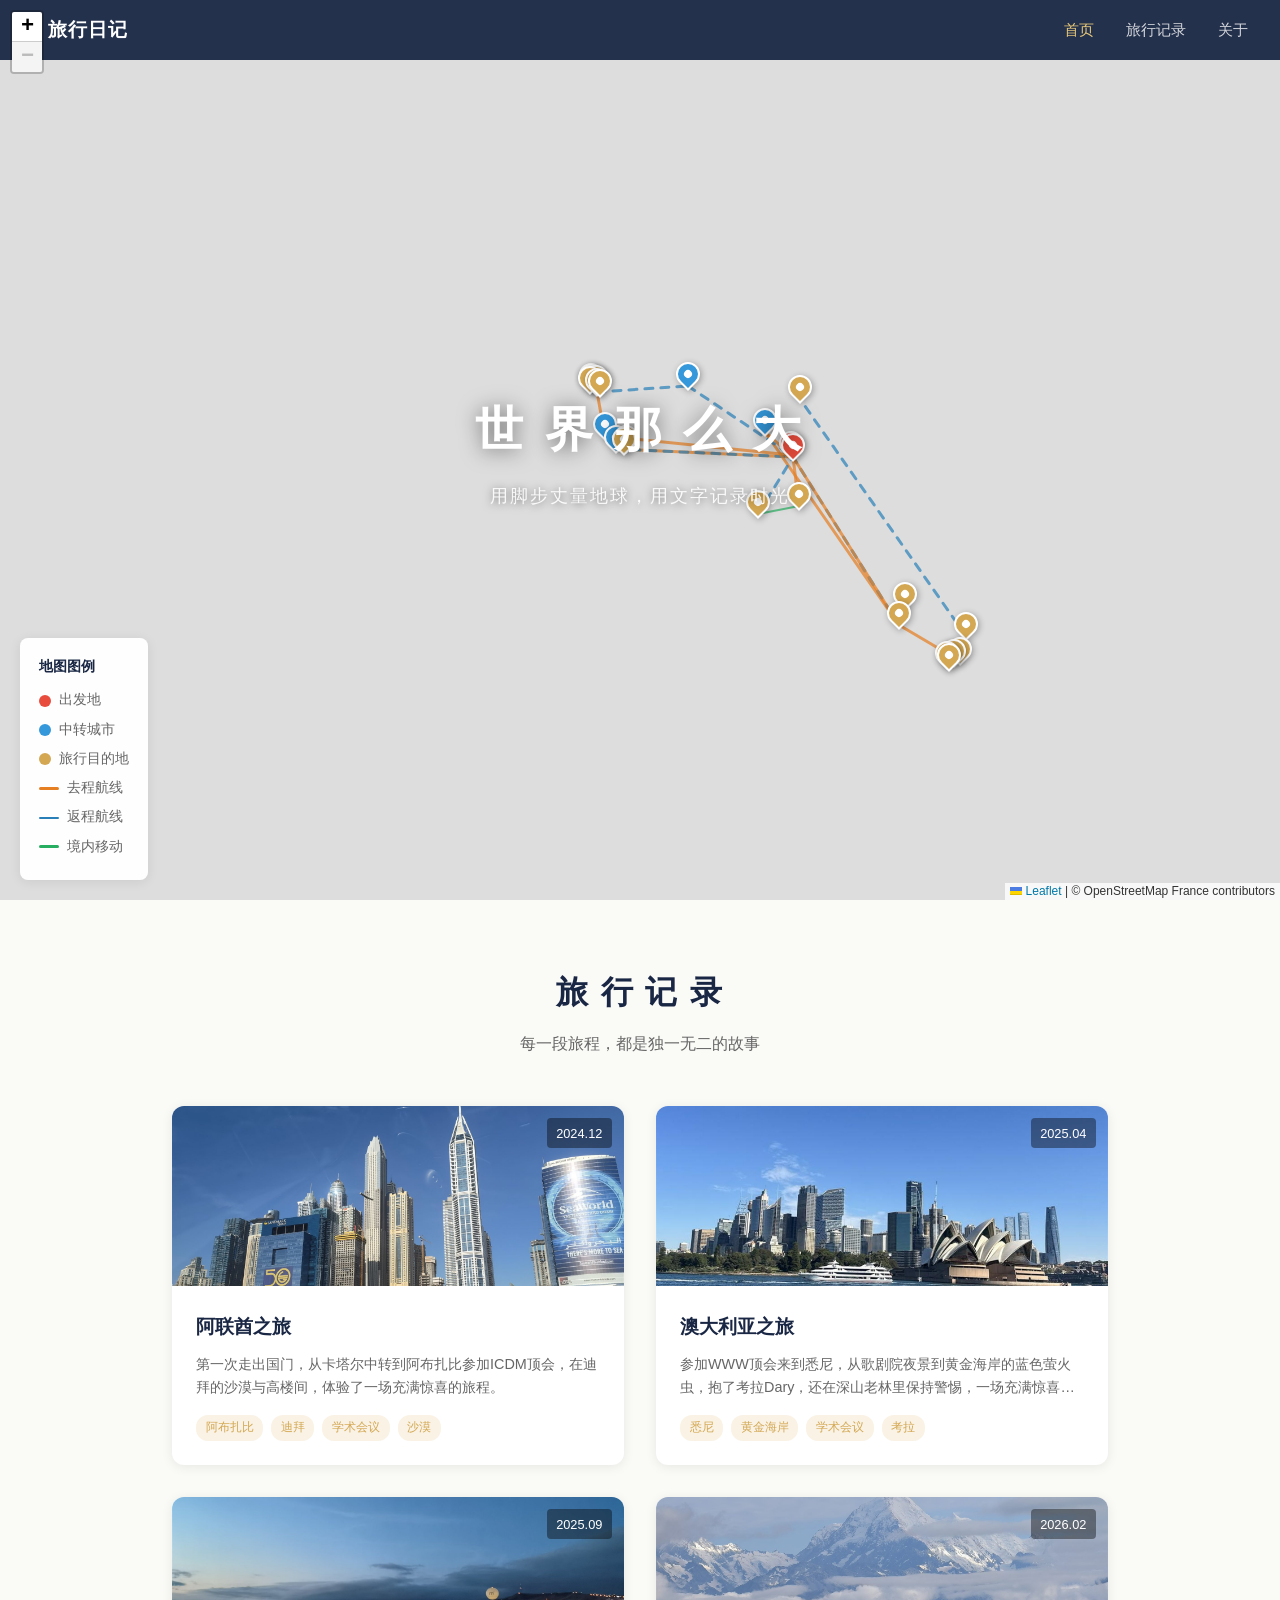
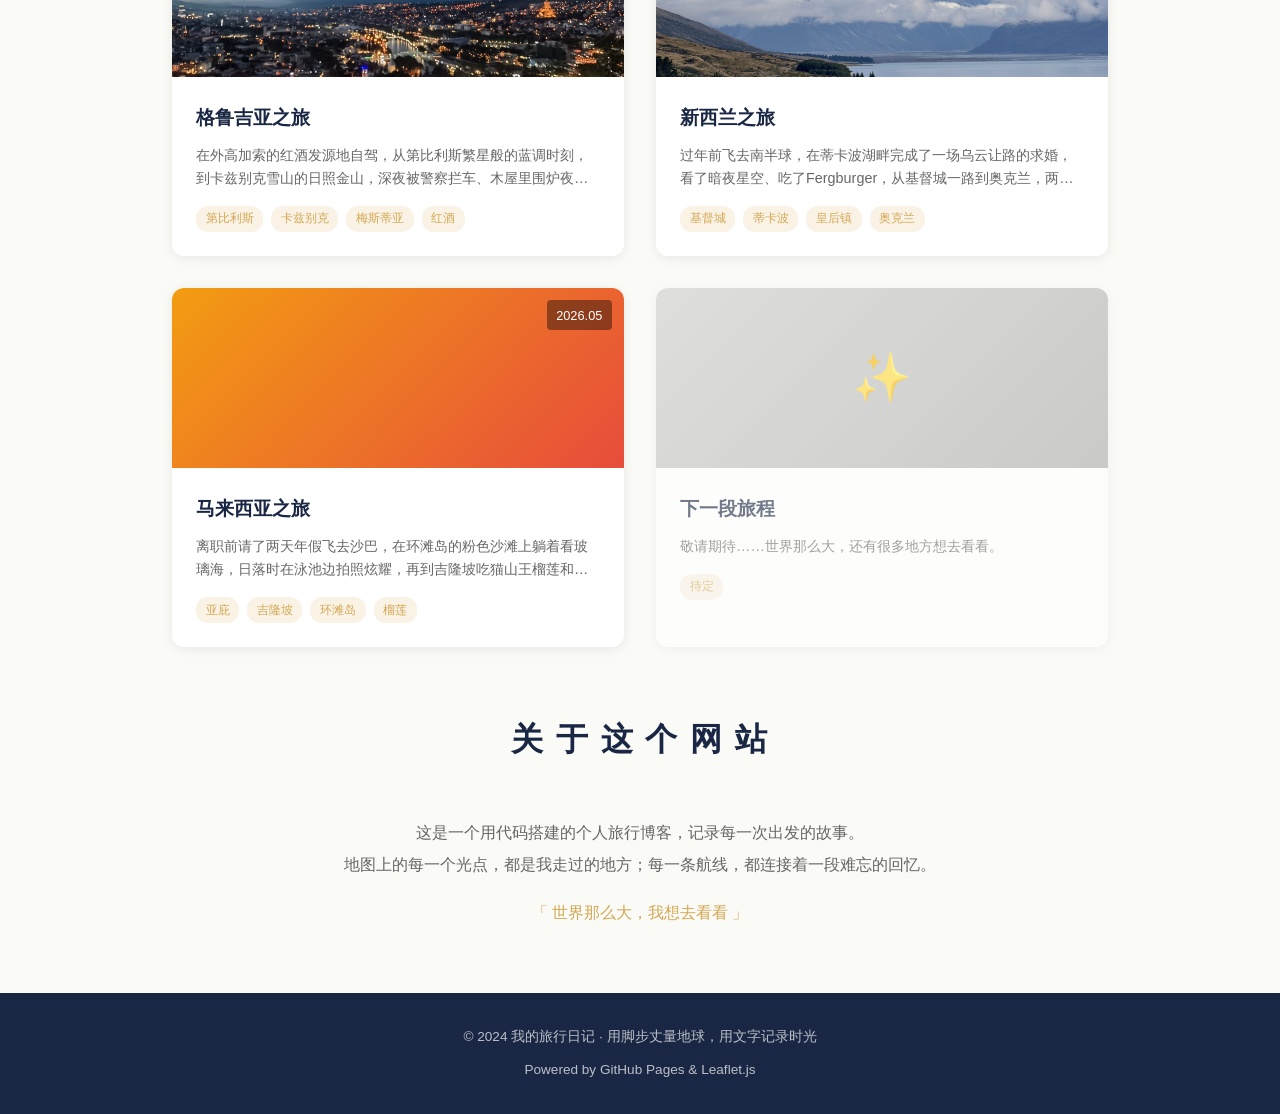
==== commit c19ee4f8: "feat: 新西兰首页卡片换上库克山与普卡基湖封面图" ====
--- a/index.html
+++ b/index.html
@@ -126,7 +126,7 @@
 
             <!-- 新西兰之旅 -->
             <a href="new-zealand-2026.html" class="travel-card">
-                <div class="card-image" style="background:linear-gradient(135deg,#1f6f8b,#2a9d8f);"><span class="card-date">2026.02</span>
+                <div class="card-image" style="background-image:url('images/nz-cover.jpg'); background-size:cover; background-position:center;"><span class="card-date">2026.02</span>
                 </div>
                 <div class="card-body">
                     <h3>新西兰之旅</h3>
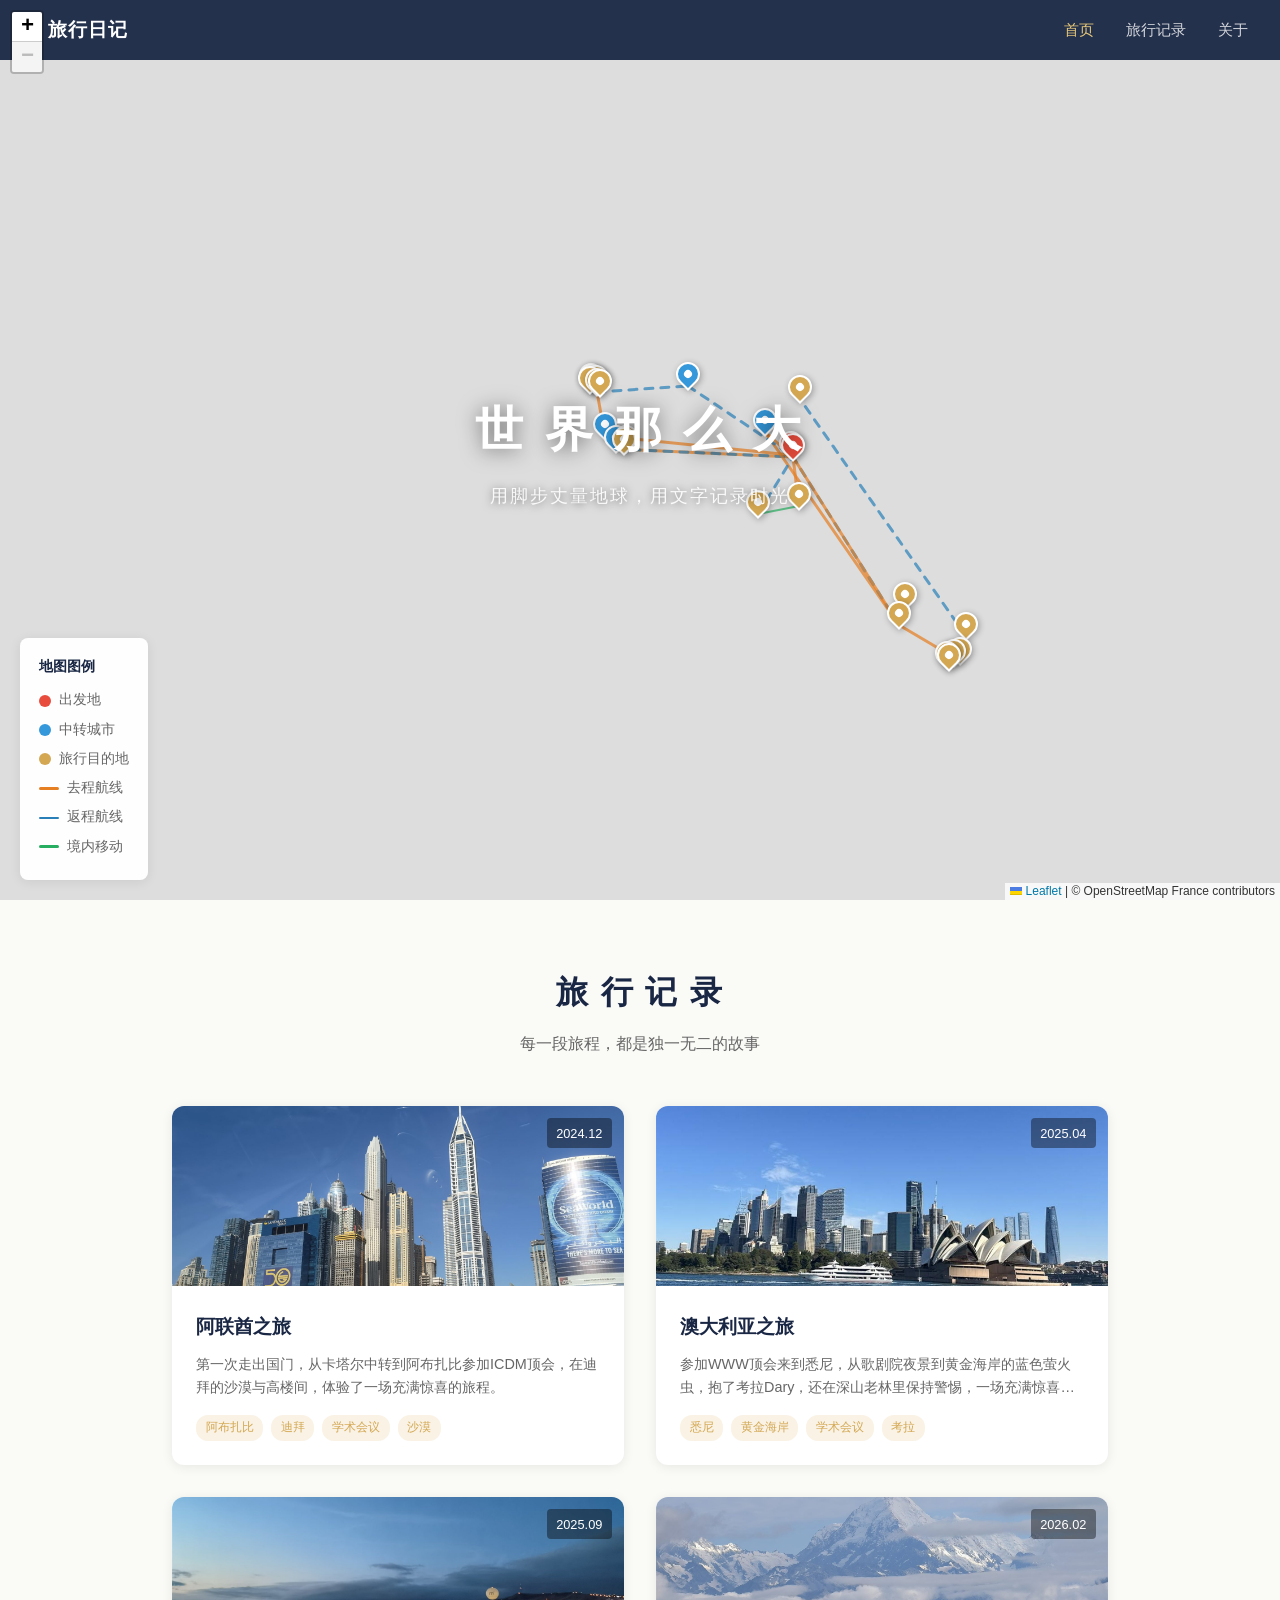
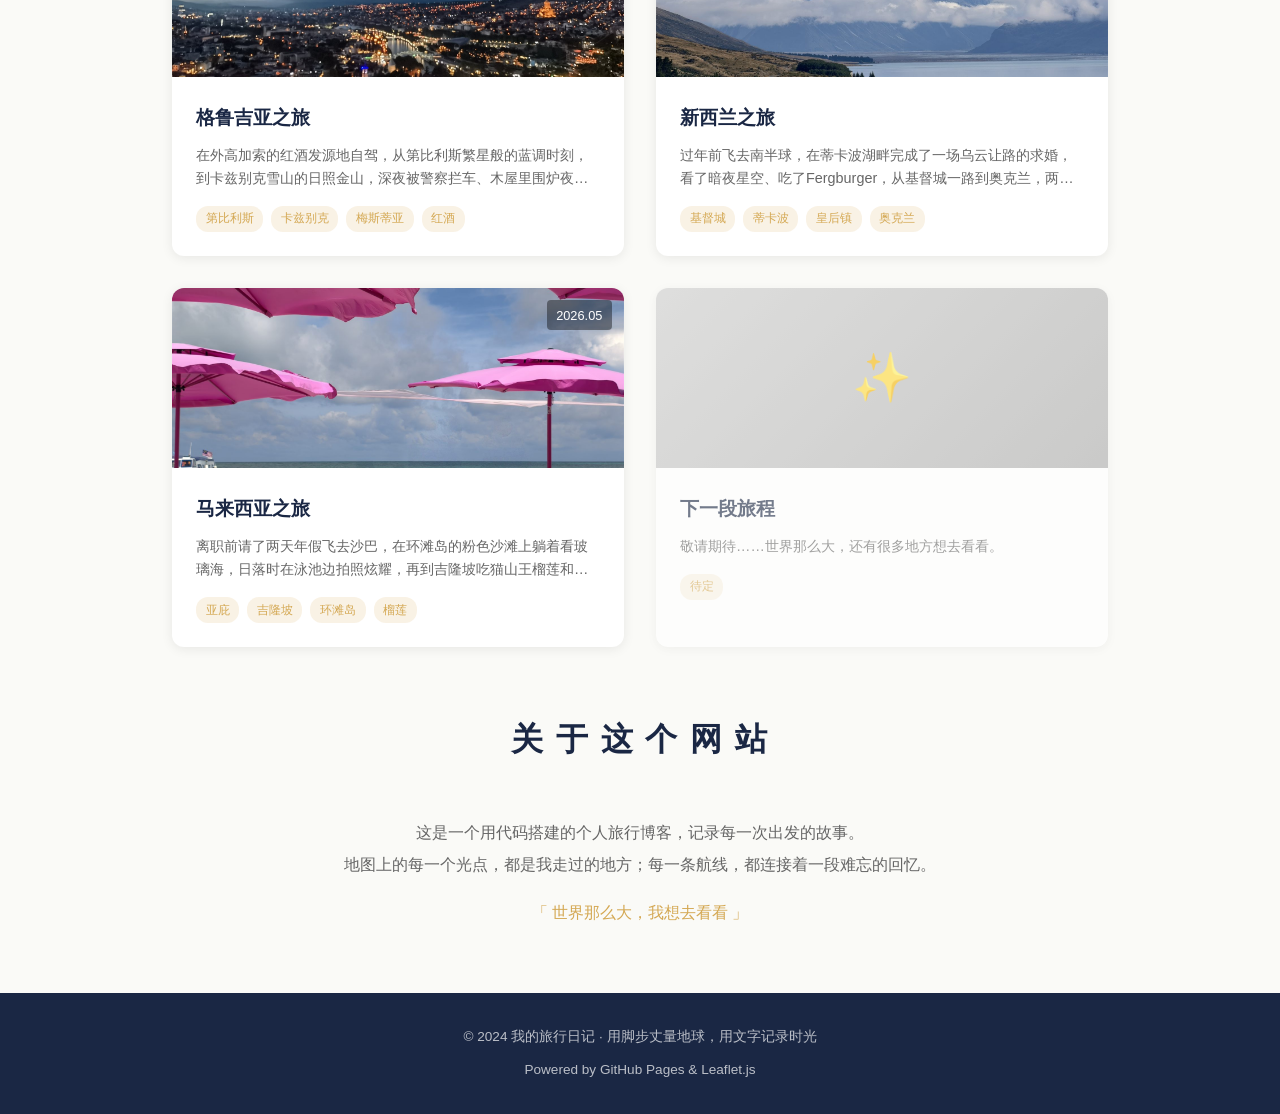
==== commit f797fad6: "feat: 马来西亚首页卡片换上环滩岛粉色遮阳伞封面图" ====
--- a/index.html
+++ b/index.html
@@ -142,7 +142,7 @@
 
             <!-- 马来西亚之旅 -->
             <a href="malaysia-2026.html" class="travel-card">
-                <div class="card-image" style="background:linear-gradient(135deg,#f39c12,#e74c3c);"><span class="card-date">2026.05</span>
+                <div class="card-image" style="background-image:url('images/my-cover.jpg'); background-size:cover; background-position:center;"><span class="card-date">2026.05</span>
                 </div>
                 <div class="card-body">
                     <h3>马来西亚之旅</h3>
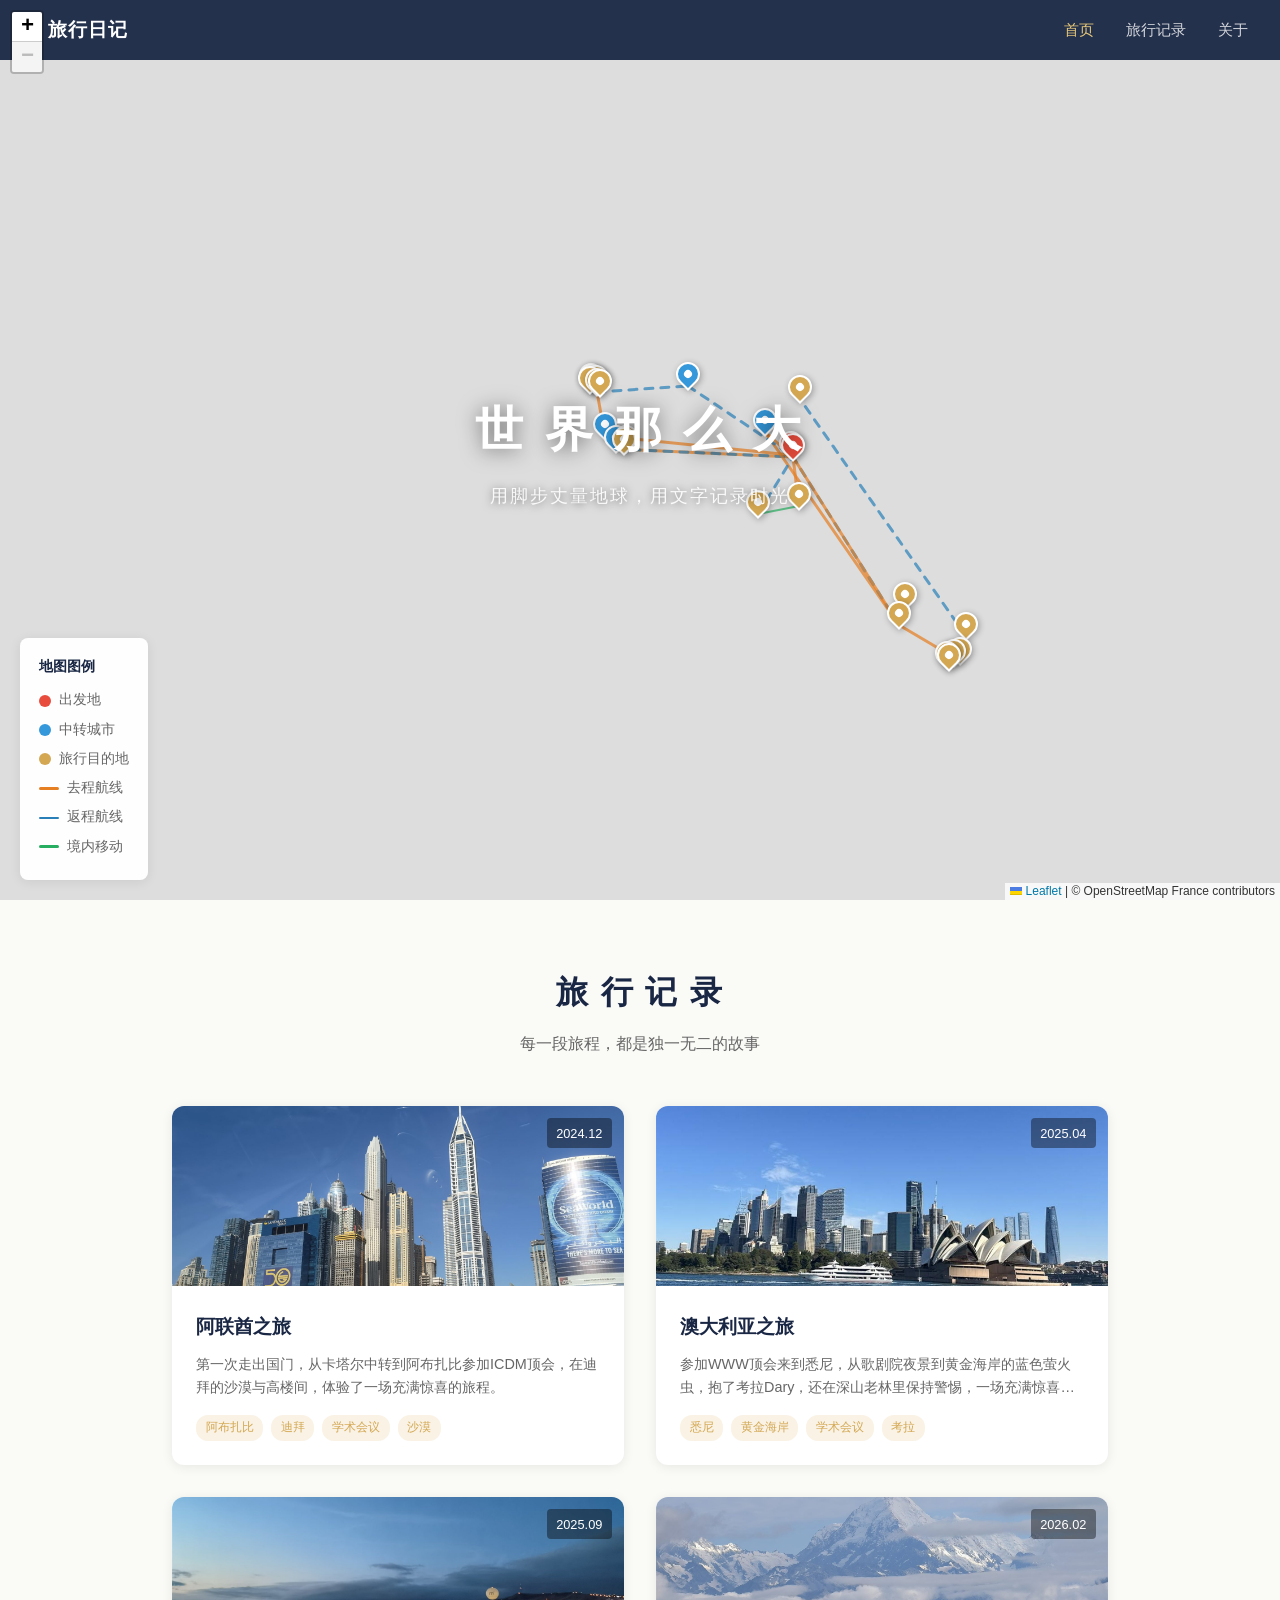
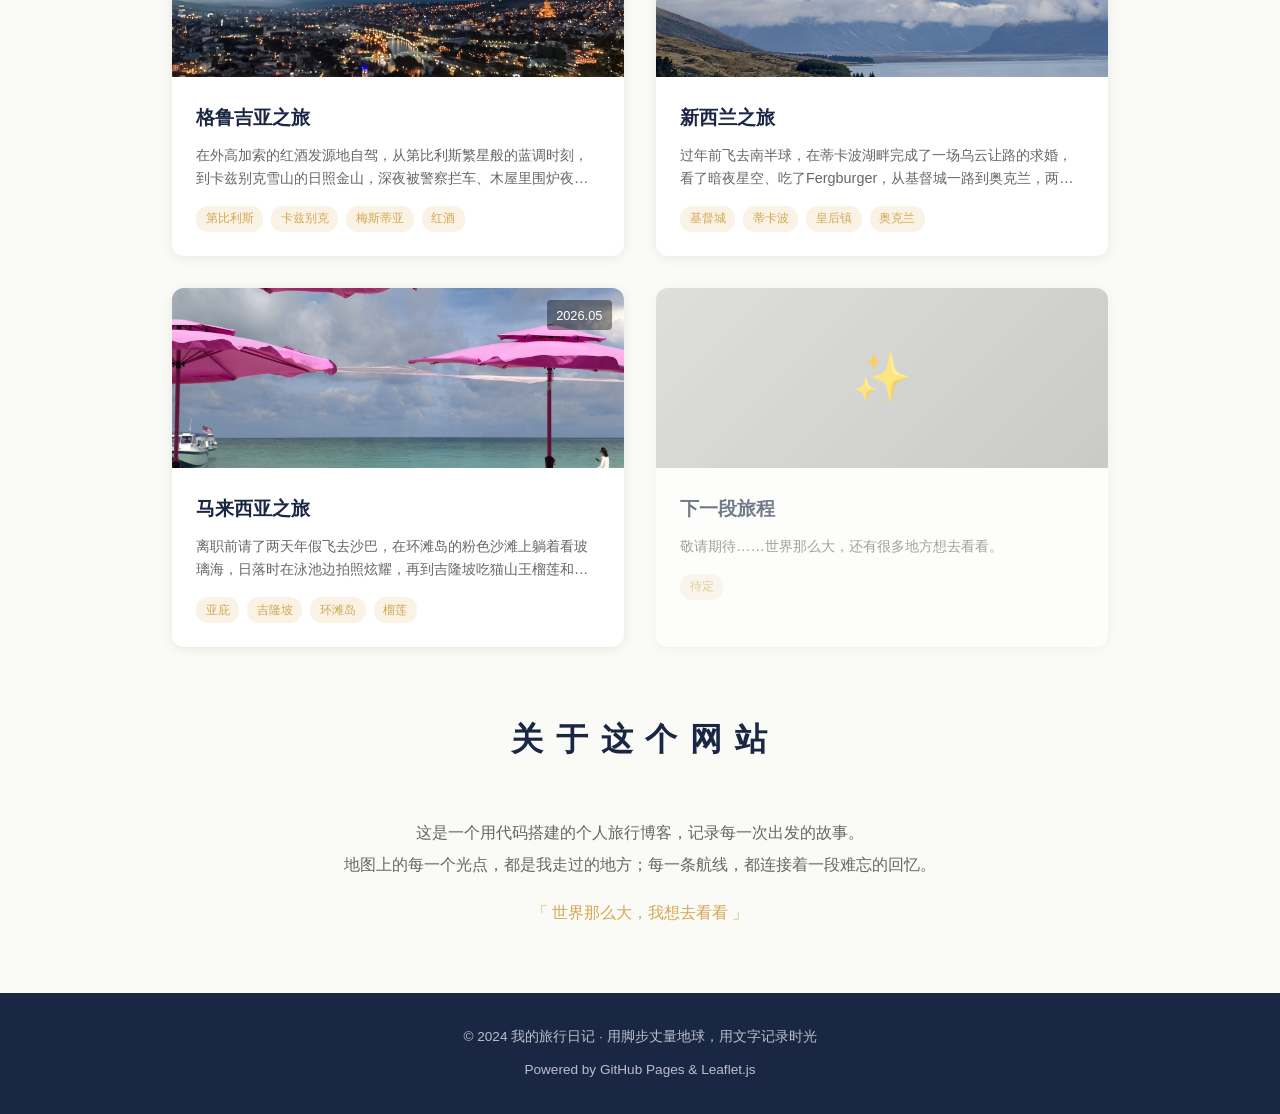
==== commit 6564507b: "fix: 马来西亚卡片背景上移露出更多海面" ====
--- a/index.html
+++ b/index.html
@@ -142,7 +142,7 @@
 
             <!-- 马来西亚之旅 -->
             <a href="malaysia-2026.html" class="travel-card">
-                <div class="card-image" style="background-image:url('images/my-cover.jpg'); background-size:cover; background-position:center;"><span class="card-date">2026.05</span>
+                <div class="card-image" style="background-image:url('images/my-cover.jpg'); background-size:cover; background-position:center 65%;"><span class="card-date">2026.05</span>
                 </div>
                 <div class="card-body">
                     <h3>马来西亚之旅</h3>
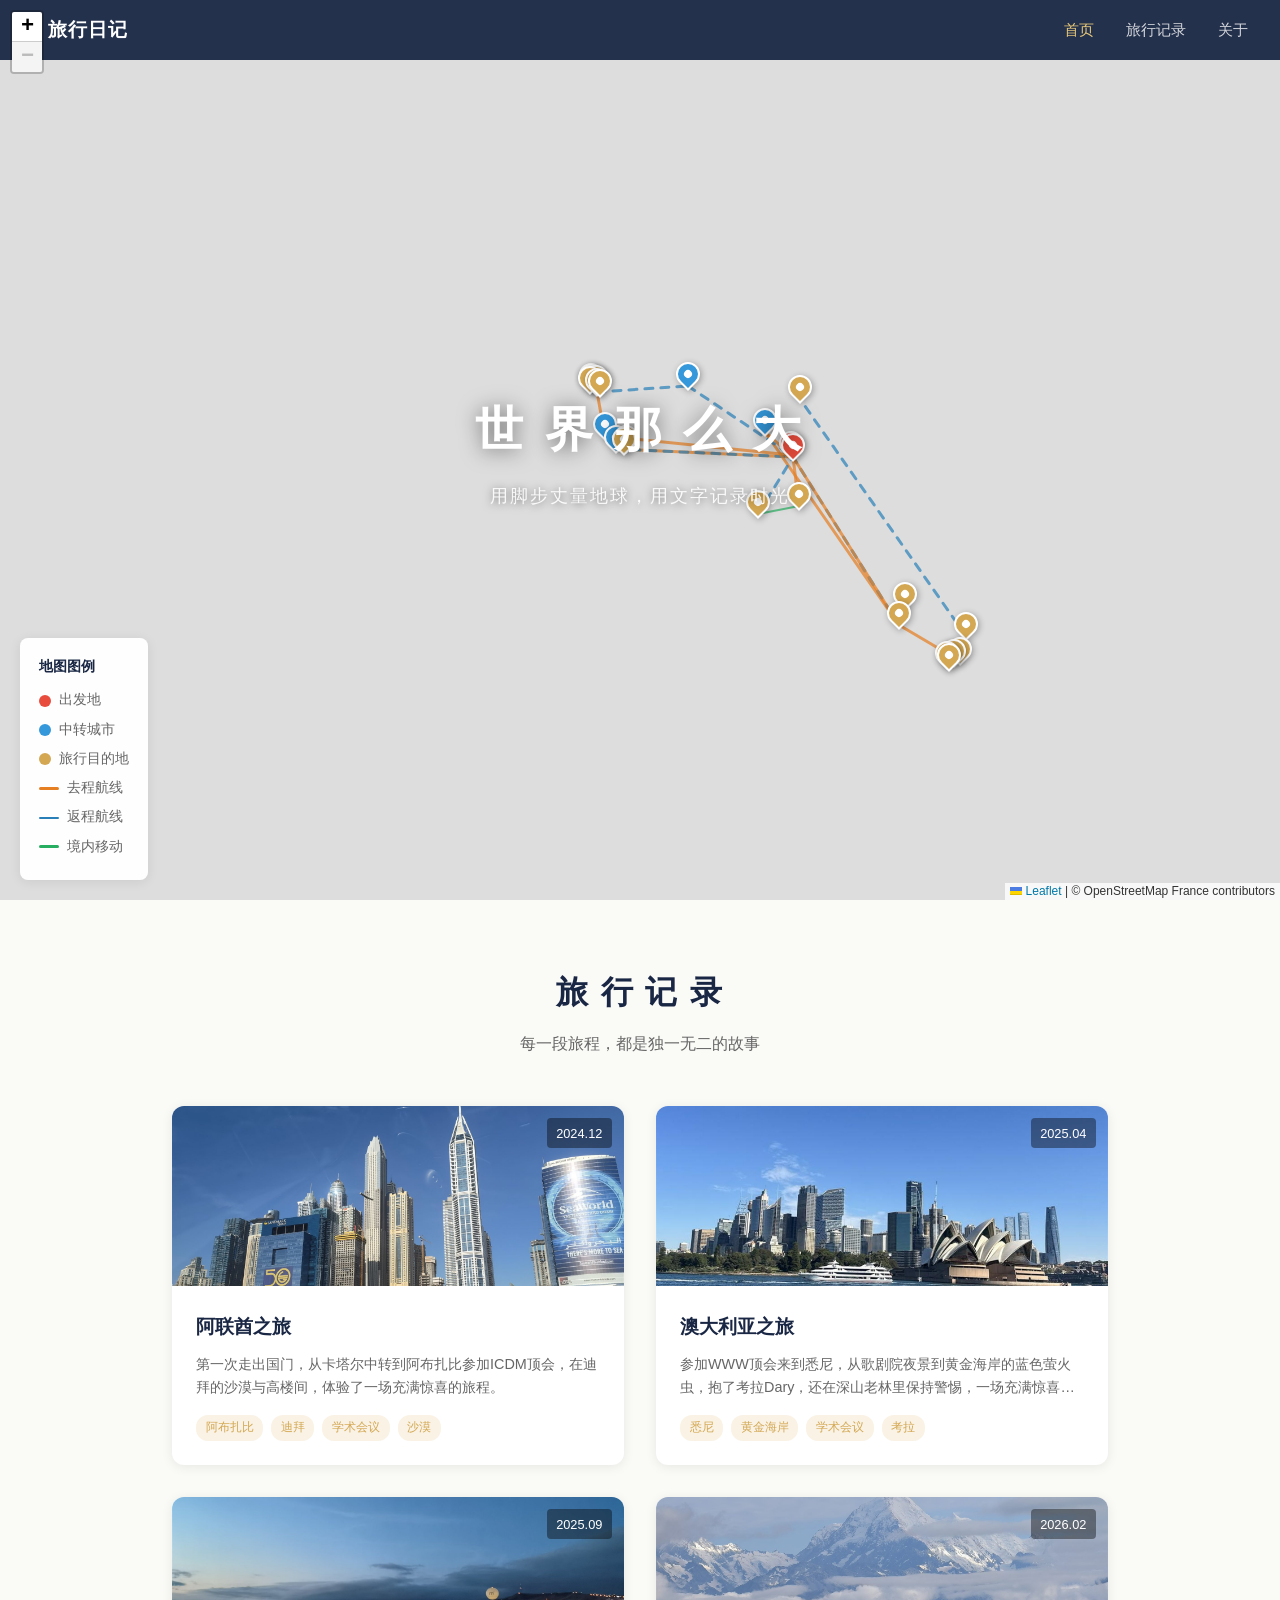
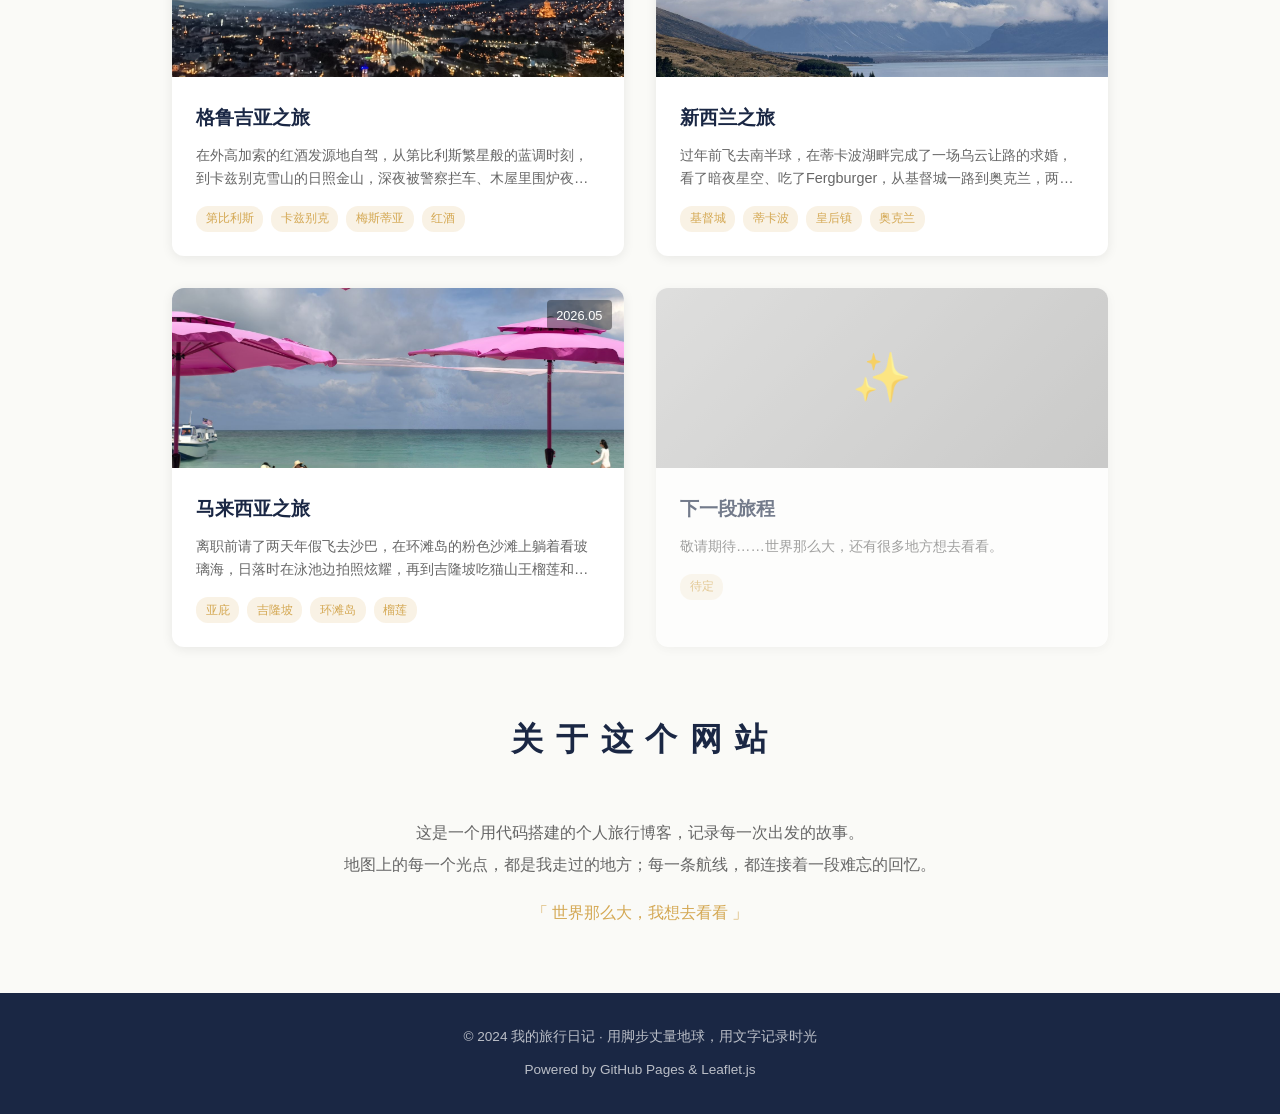
==== commit e2058a66: "fix: 马来西亚卡片背景再上移至70%" ====
--- a/index.html
+++ b/index.html
@@ -142,7 +142,7 @@
 
             <!-- 马来西亚之旅 -->
             <a href="malaysia-2026.html" class="travel-card">
-                <div class="card-image" style="background-image:url('images/my-cover.jpg'); background-size:cover; background-position:center 65%;"><span class="card-date">2026.05</span>
+                <div class="card-image" style="background-image:url('images/my-cover.jpg'); background-size:cover; background-position:center 70%;"><span class="card-date">2026.05</span>
                 </div>
                 <div class="card-body">
                     <h3>马来西亚之旅</h3>
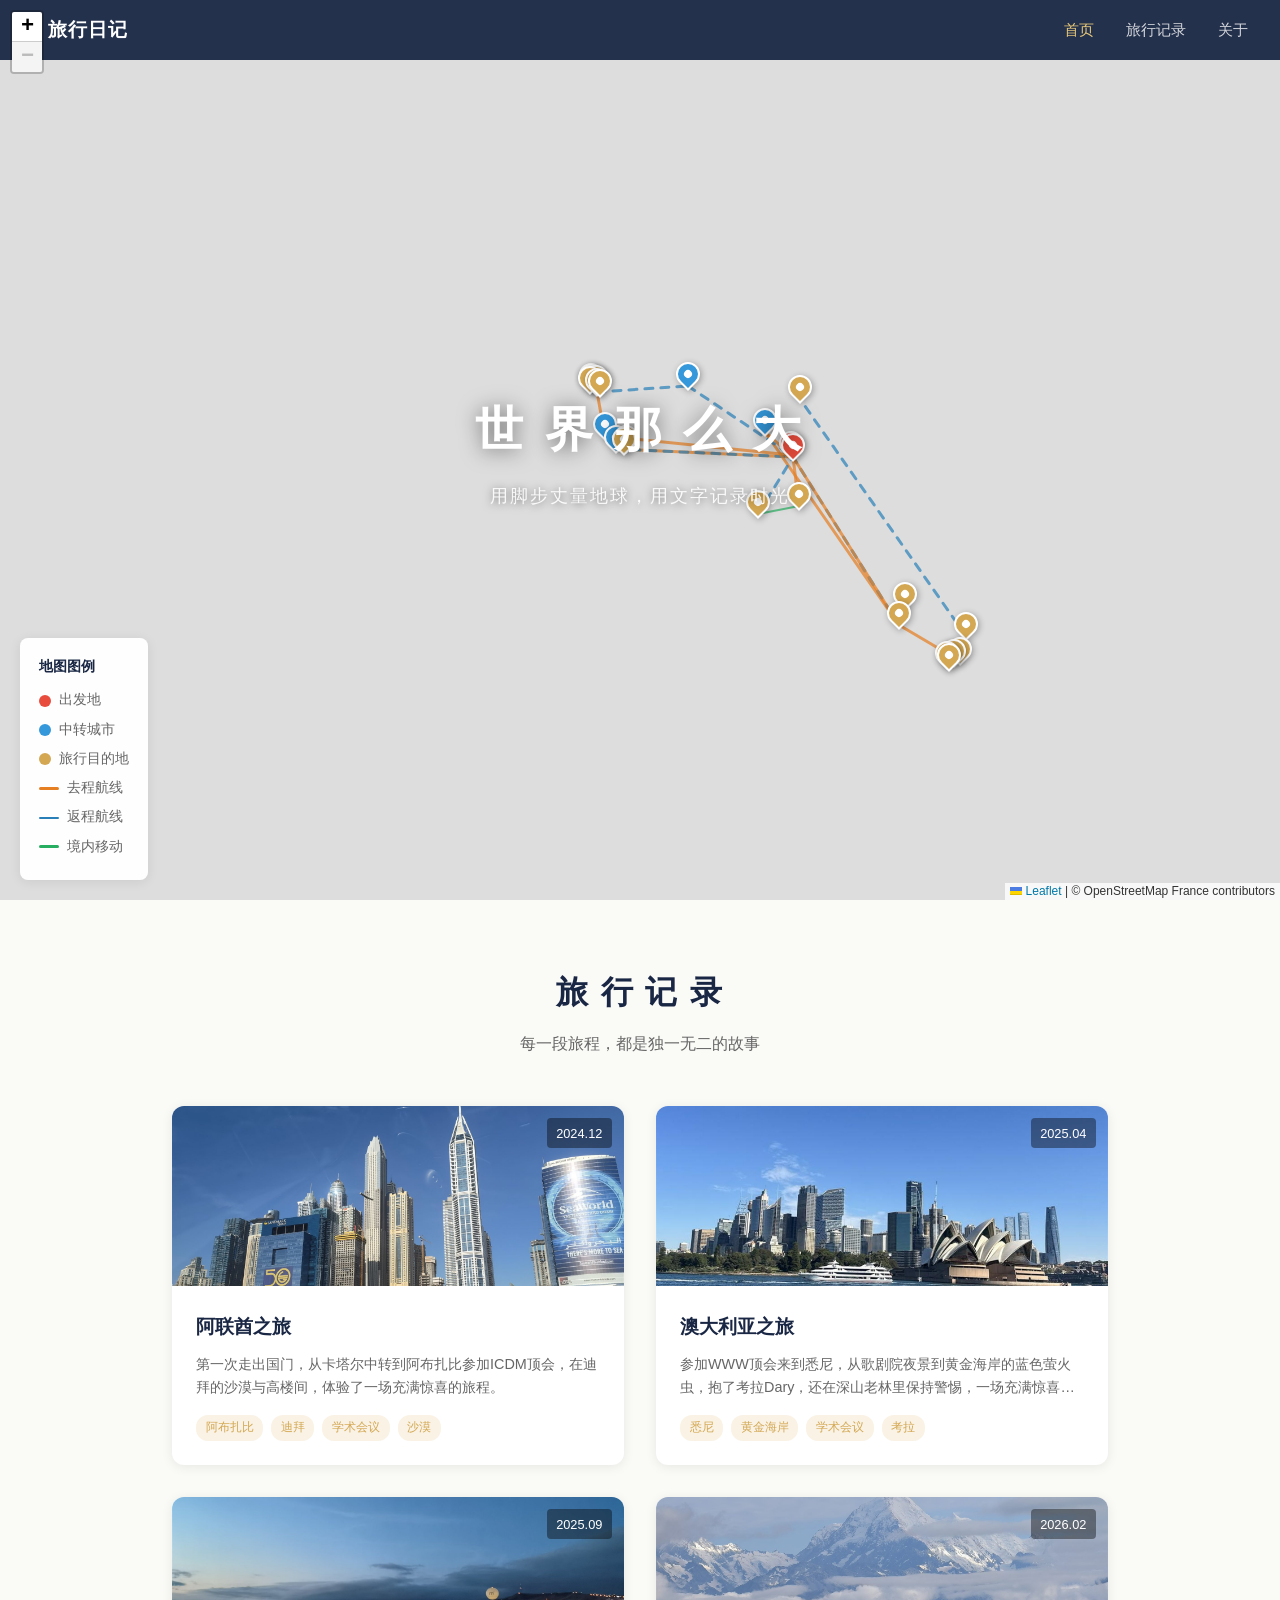
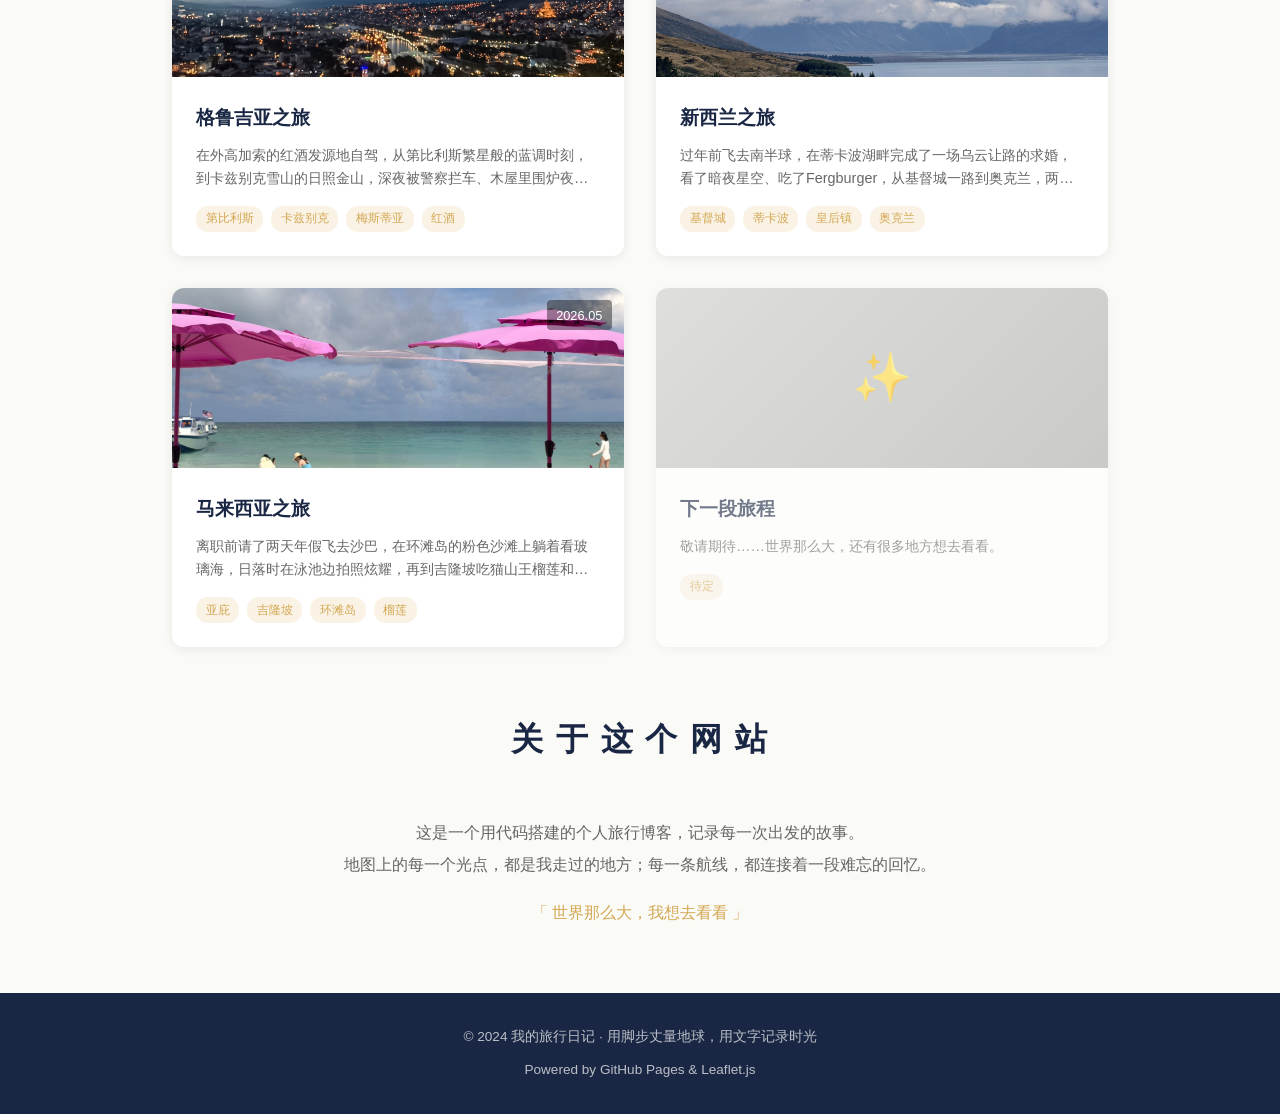
==== commit 7bab5119: "fix: 马来西亚卡片背景上移至75%" ====
--- a/index.html
+++ b/index.html
@@ -142,7 +142,7 @@
 
             <!-- 马来西亚之旅 -->
             <a href="malaysia-2026.html" class="travel-card">
-                <div class="card-image" style="background-image:url('images/my-cover.jpg'); background-size:cover; background-position:center 70%;"><span class="card-date">2026.05</span>
+                <div class="card-image" style="background-image:url('images/my-cover.jpg'); background-size:cover; background-position:center 75%;"><span class="card-date">2026.05</span>
                 </div>
                 <div class="card-body">
                     <h3>马来西亚之旅</h3>
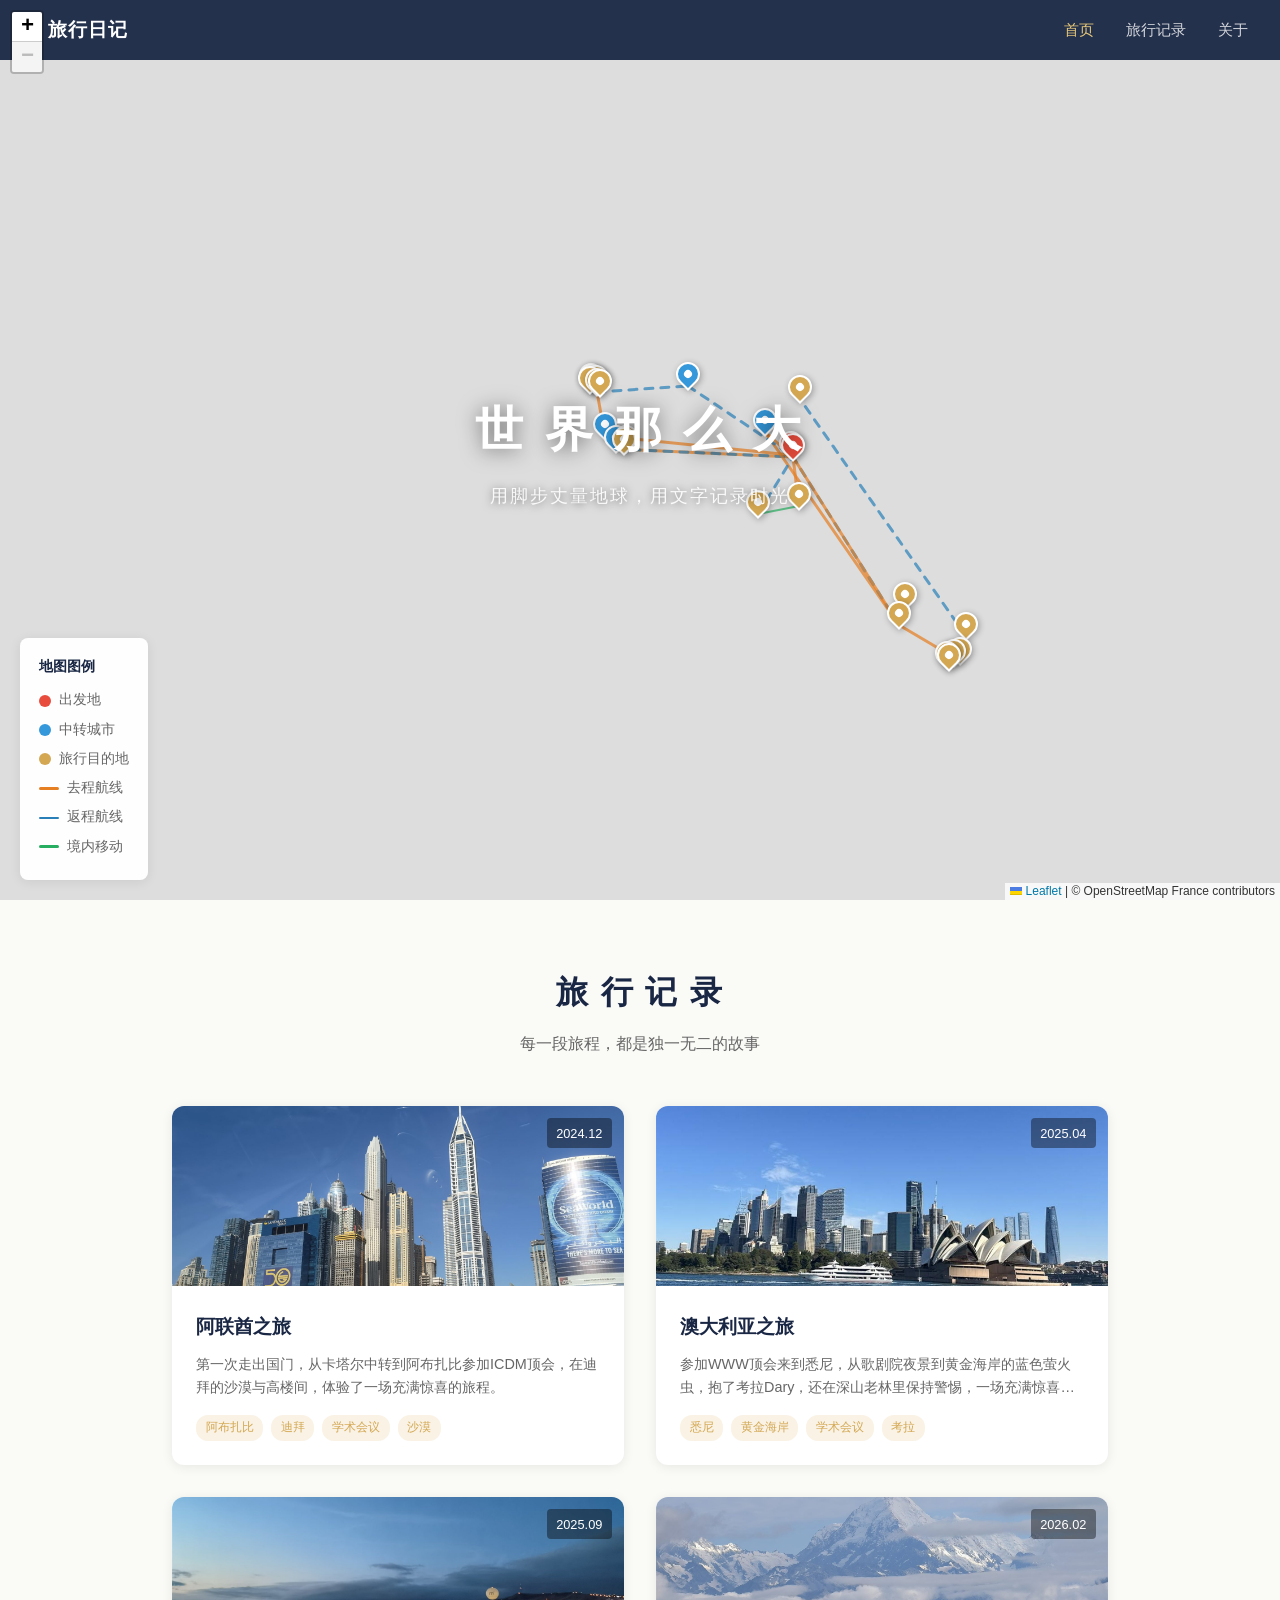
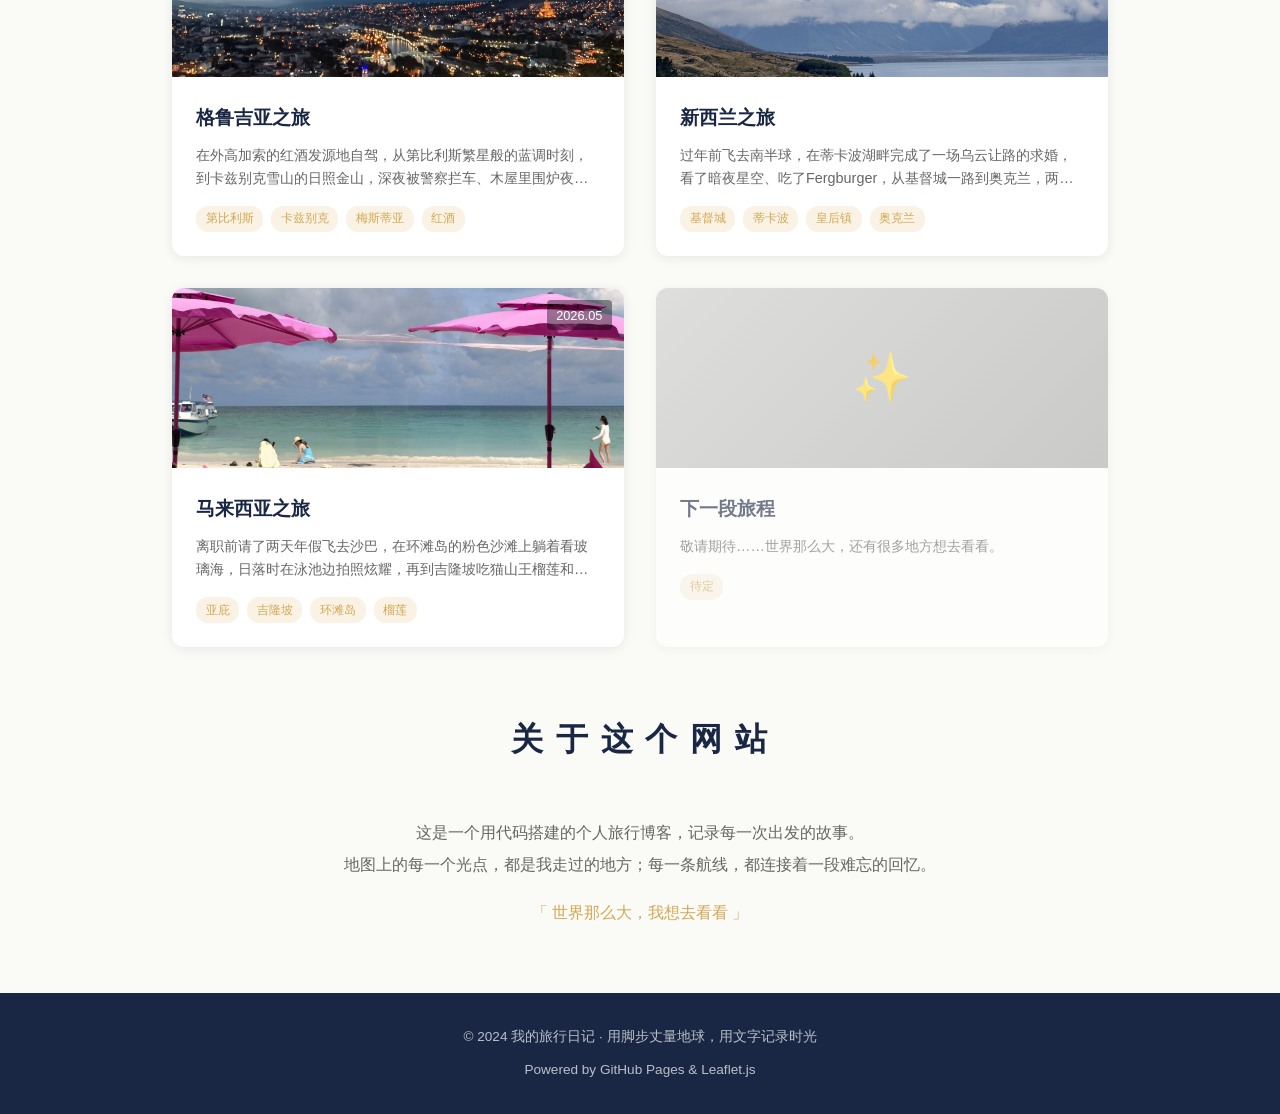
==== commit 1e683cd3: "fix: 马来西亚卡片背景上移至85%" ====
--- a/index.html
+++ b/index.html
@@ -142,7 +142,7 @@
 
             <!-- 马来西亚之旅 -->
             <a href="malaysia-2026.html" class="travel-card">
-                <div class="card-image" style="background-image:url('images/my-cover.jpg'); background-size:cover; background-position:center 75%;"><span class="card-date">2026.05</span>
+                <div class="card-image" style="background-image:url('images/my-cover.jpg'); background-size:cover; background-position:center 85%;"><span class="card-date">2026.05</span>
                 </div>
                 <div class="card-body">
                     <h3>马来西亚之旅</h3>
